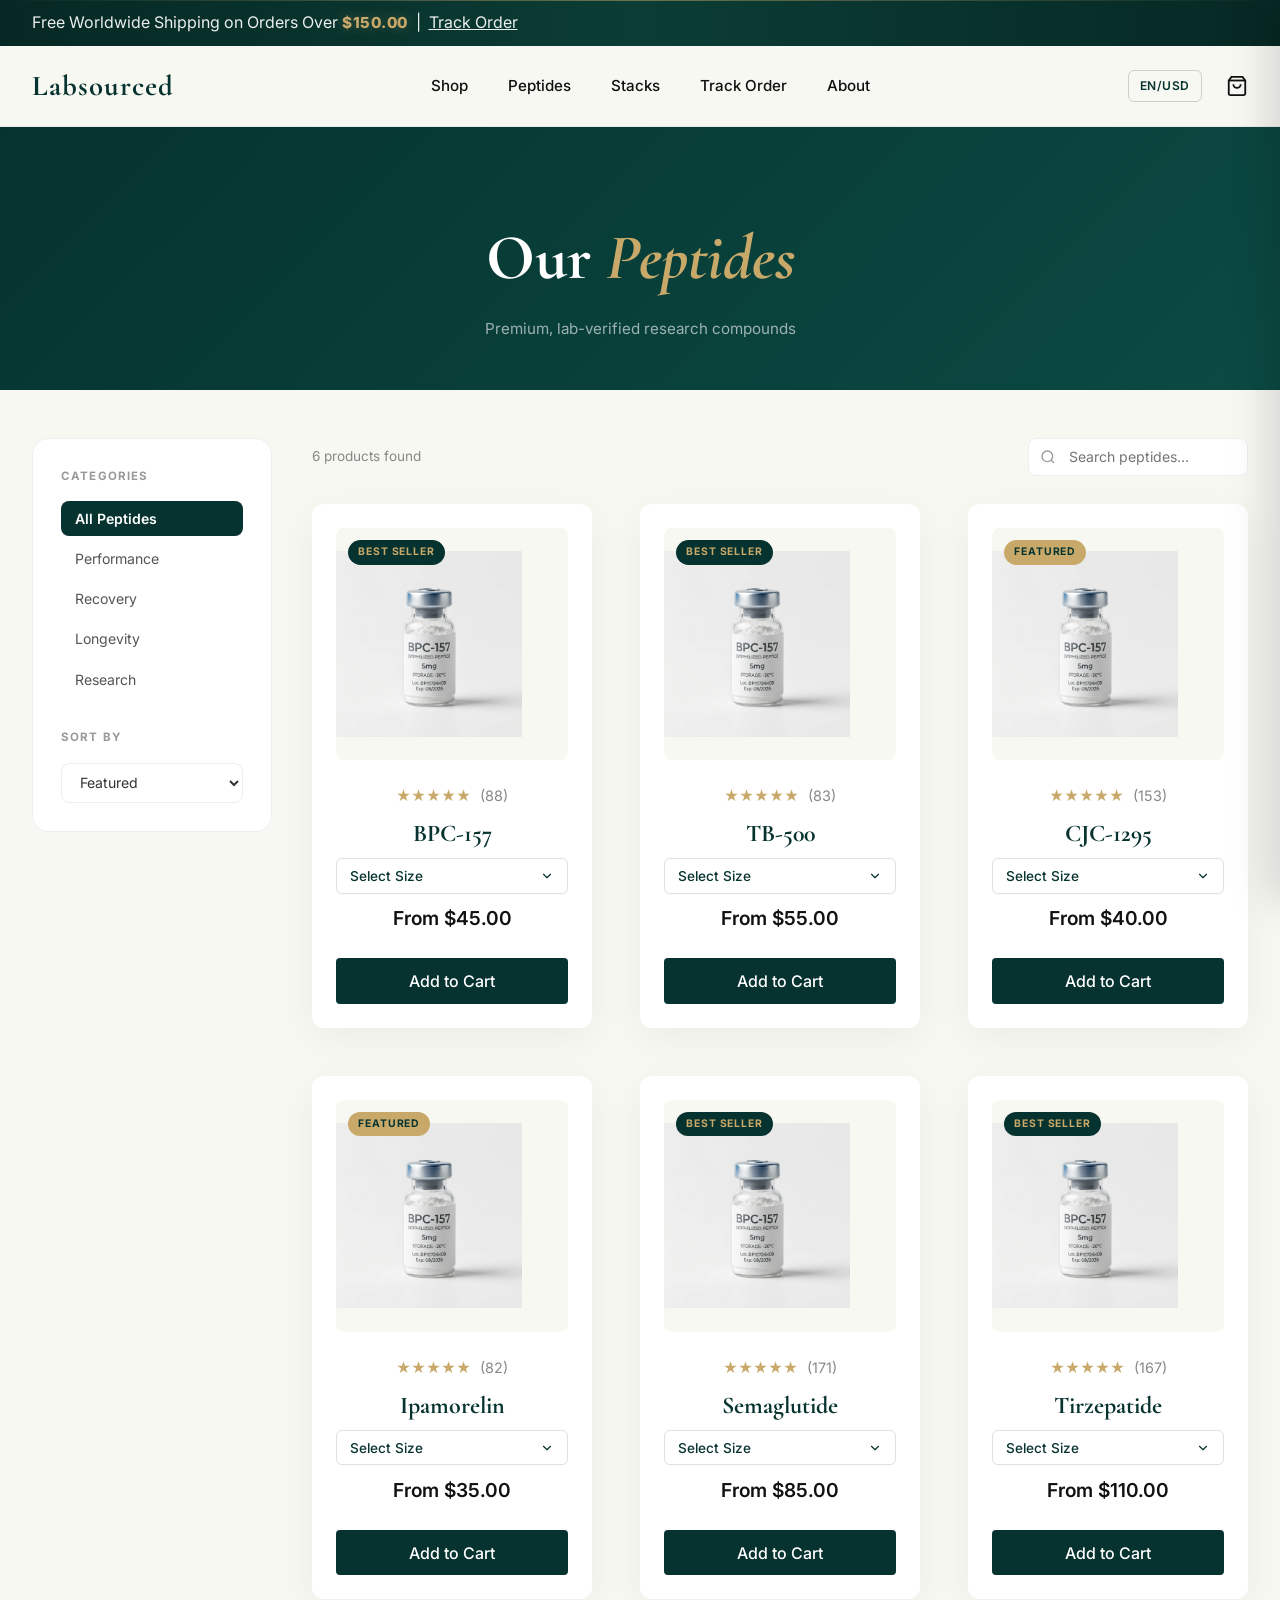
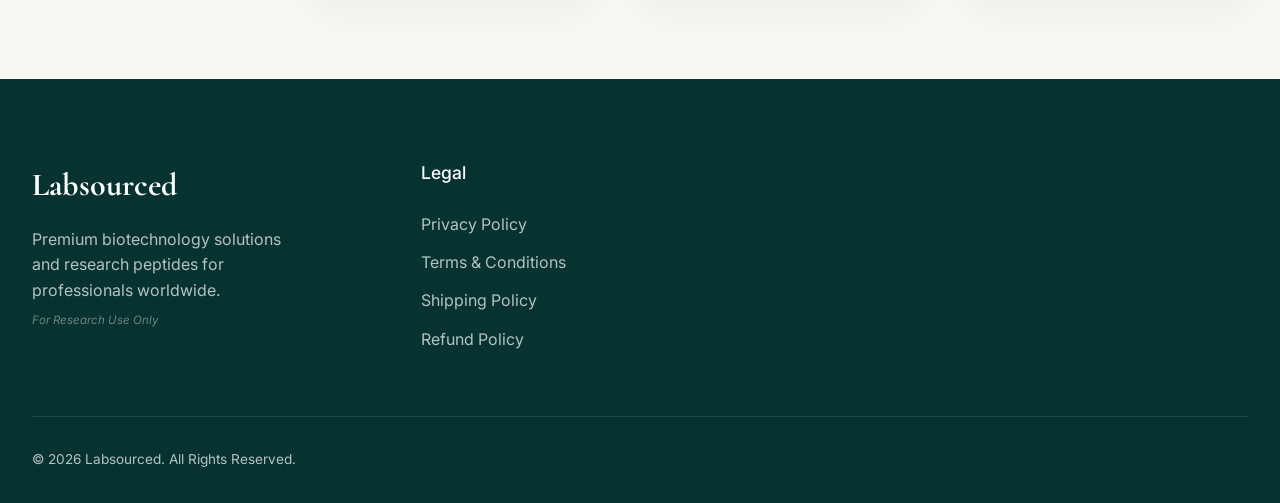
==== checkout.html @ 28e33a39 "Initial commit with medical aesthetic redesign, admin features, and related products" ====
<!DOCTYPE html>
<html lang="en">
<head>
  <meta charset="UTF-8"><meta name="viewport" content="width=device-width, initial-scale=1.0">
  <title>Checkout | Labsourced</title>
  <link rel="preconnect" href="https://fonts.googleapis.com">
  <link rel="preconnect" href="https://fonts.gstatic.com" crossorigin>
  <link href="https://fonts.googleapis.com/css2?family=Cormorant+Garamond:ital,wght@0,400;0,500;0,600;0,700;1,400&family=Inter:wght@300;400;500;600&display=swap" rel="stylesheet">
  <link rel="stylesheet" href="css/style.css">
  <link rel="stylesheet" href="css/welcome.css">
  <link rel="stylesheet" href="css/checkout.css">
</head>
<body>
<header class="header" id="header">
  <div class="container header-inner">
    <div class="logo"><a href="index.html">Labsourced</a></div>
    <div style="display:flex;align-items:center;gap:.5rem;font-family:'Inter',sans-serif;font-size:.85rem;color:#888;">
      <svg width="14" height="14" viewBox="0 0 24 24" fill="none" stroke="currentColor" stroke-width="2"><rect x="3" y="11" width="18" height="11" rx="2"/><path d="M7 11V7a5 5 0 0 1 10 0v4"/></svg>
      Secure Checkout
    </div>
  </div>
</header>

<section class="checkout-section">
  <div class="checkout-container">
    <!-- Steps indicator -->
    <div class="checkout-steps" id="checkoutSteps">
      <div class="co-step active" data-step="1"><span class="step-num">1</span><span class="step-label">Information</span></div>
      <div class="co-step-line"></div>
      <div class="co-step" data-step="2"><span class="step-num">2</span><span class="step-label">Purpose</span></div>
      <div class="co-step-line"></div>
      <div class="co-step" data-step="3"><span class="step-num">3</span><span class="step-label">Payment</span></div>
      <div class="co-step-line"></div>
      <div class="co-step" data-step="4"><span class="step-num">4</span><span class="step-label">Confirm</span></div>
    </div>

    <div class="checkout-layout">
      <!-- Form Column -->
      <div class="checkout-form-col">

        <!-- STEP 1: Customer Information -->
        <div class="checkout-step-panel active" id="step1">
          <h2 class="checkout-step-title">Customer Information</h2>
          <div class="co-form-grid">
            <div class="form-group co-full"><label>Full Name *</label><input type="text" id="co_name" required placeholder="Dr. Jane Smith"></div>
            <div class="form-group co-full"><label>Email Address *</label><input type="email" id="co_email" required placeholder="jane@research.com"></div>
            <div class="form-group"><label>Country *</label>
              <select id="co_country" required>
                <option value="">Select Country...</option>
                <option>United States</option><option>United Kingdom</option><option>Canada</option>
                <option>Australia</option><option>Germany</option><option>France</option>
                <option>Spain</option><option>Italy</option><option>Netherlands</option>
                <option>Belgium</option><option>Switzerland</option><option>Sweden</option>
                <option>Norway</option><option>Denmark</option><option>Portugal</option>
                <option>South Africa</option><option>Nigeria</option><option>Kenya</option>
                <option>Ghana</option><option>Brazil</option><option>Mexico</option>
                <option>Japan</option><option>Singapore</option><option>UAE</option>
                <option>Other</option>
              </select>
            </div>
            <div class="form-group"><label>City *</label><input type="text" id="co_city" required placeholder="New York"></div>
            <div class="form-group co-full"><label>Address *</label><input type="text" id="co_address" required placeholder="123 Research Blvd, Suite 400"></div>
            <div class="form-group"><label>ZIP / Postal Code *</label><input type="text" id="co_zip" required placeholder="10001"></div>
            <div class="form-group"><label>Phone Number *</label><input type="tel" id="co_phone" required placeholder="+1 (555) 000-0000"></div>
            <div class="form-group co-full"><label>WhatsApp Number</label><input type="tel" id="co_whatsapp" placeholder="+1 (555) 000-0000"></div>
          </div>
          <div class="checkout-nav-btns">
            <a href="shop.html" class="btn btn-outline">← Back to Shop</a>
            <button class="btn btn-primary" onclick="goToStep(2)">Continue →</button>
          </div>
        </div>

        <!-- STEP 2: Purchase Purpose -->
        <div class="checkout-step-panel" id="step2">
          <h2 class="checkout-step-title">Purpose of Purchase</h2>
          <p class="checkout-step-desc">As a responsible research compound supplier, we require a brief statement of intended research use.</p>
          <div class="form-group">
            <label>Reason for Purchase *</label>
            <div class="reason-options">
              <label class="reason-opt"><input type="radio" name="reason" value="Academic / University Research"> Academic / University Research</label>
              <label class="reason-opt"><input type="radio" name="reason" value="Independent Research"> Independent Research</label>
              <label class="reason-opt"><input type="radio" name="reason" value="Clinical / Medical Research"> Clinical / Medical Research</label>
              <label class="reason-opt"><input type="radio" name="reason" value="Pharmaceutical Development"> Pharmaceutical Development</label>
              <label class="reason-opt"><input type="radio" name="reason" value="Personal Performance Research"> Personal Performance Research</label>
              <label class="reason-opt"><input type="radio" name="reason" value="Other"> Other</label>
            </div>
          </div>
          <div class="form-group">
            <label>Additional Notes (Optional)</label>
            <textarea id="co_notes" rows="3" placeholder="Any additional information about your research..."></textarea>
          </div>
          <div class="checkout-nav-btns">
            <button class="btn btn-outline" onclick="goToStep(1)">← Back</button>
            <button class="btn btn-primary" onclick="goToStep(3)">Continue →</button>
          </div>
        </div>

        <!-- STEP 3: Payment Method -->
        <div class="checkout-step-panel" id="step3">
          <h2 class="checkout-step-title">Payment Method</h2>
          <p class="checkout-step-desc">Select your preferred payment method. Our team will send payment instructions after your order is confirmed.</p>
          <div class="payment-methods-grid" id="paymentMethods">
            <label class="payment-card">
              <input type="radio" name="payment" value="Cash App" checked>
              <div class="payment-card-inner">
                <span class="payment-icon">💵</span>
                <span class="payment-name">Cash App</span>
              </div>
            </label>
            <label class="payment-card">
              <input type="radio" name="payment" value="Chime">
              <div class="payment-card-inner">
                <span class="payment-icon">🏦</span>
                <span class="payment-name">Chime</span>
              </div>
            </label>
            <label class="payment-card">
              <input type="radio" name="payment" value="Gift Card">
              <div class="payment-card-inner">
                <span class="payment-icon">🎁</span>
                <span class="payment-name">Gift Card</span>
              </div>
            </label>
            <label class="payment-card">
              <input type="radio" name="payment" value="Credit Card">
              <div class="payment-card-inner">
                <span class="payment-icon">💳</span>
                <span class="payment-name">Credit Card</span>
              </div>
            </label>
            <label class="payment-card">
              <input type="radio" name="payment" value="Bank Transfer">
              <div class="payment-card-inner">
                <span class="payment-icon">🔁</span>
                <span class="payment-name">Bank Transfer</span>
              </div>
            </label>
            <label class="payment-card">
              <input type="radio" name="payment" value="Apple Pay">
              <div class="payment-card-inner">
                <span class="payment-icon">🍎</span>
                <span class="payment-name">Apple Pay</span>
              </div>
            </label>
          </div>
          <div class="checkout-nav-btns">
            <button class="btn btn-outline" onclick="goToStep(2)">← Back</button>
            <button class="btn btn-primary" onclick="goToStep(4)">Review Order →</button>
          </div>
        </div>

        <!-- STEP 4: Order Confirmation -->
        <div class="checkout-step-panel" id="step4">
          <h2 class="checkout-step-title">Order Confirmation</h2>
          <div id="orderSummaryReview"></div>
          <div class="checkout-agree">
            <label class="agree-label">
              <input type="checkbox" id="agreeTerms">
              I confirm these products are for research purposes only and I agree to the <a href="pages/terms.html" target="_blank">Terms & Conditions</a>.
            </label>
          </div>
          <div class="checkout-nav-btns">
            <button class="btn btn-outline" onclick="goToStep(3)">← Back</button>
            <button class="btn btn-primary" id="placeOrderBtn" onclick="placeOrder()">🔒 Place Order</button>
          </div>
        </div>

        <!-- STEP 5: Success -->
        <div class="checkout-step-panel" id="step5">
          <div class="order-success">
            <div class="success-icon">✓</div>
            <h2>Order Placed Successfully!</h2>
            <p>Your research order has been received. Our team will contact you shortly with payment instructions.</p>
            <div class="tracking-display" id="trackingDisplay"></div>
            <div style="display:flex;gap:1rem;flex-wrap:wrap;justify-content:center;margin-top:2rem;">
              <a href="track.html" class="btn btn-primary">Track My Order</a>
              <a href="shop.html" class="btn btn-outline">Continue Shopping</a>
            </div>
          </div>
        </div>
      </div>

      <!-- Order Summary Column -->
      <aside class="checkout-summary-col">
        <div class="checkout-summary-box">
          <h3>Order Summary</h3>
          <div id="summaryItems"></div>
          <div class="summary-totals">
            <div class="summary-row"><span>Subtotal</span><span id="summarySubtotal"></span></div>
            <div class="summary-row"><span>Shipping</span><span class="text-gold">Free</span></div>
            <div class="summary-row summary-total"><span>Total</span><span id="summaryTotal"></span></div>
          </div>
          <div class="summary-currency-note" id="summaryCurrencyNote"></div>
        </div>
      </aside>
    </div>
  </div>
</section>

<script src="js/supabase.js"></script>
<script src="js/script.js"></script>
<script src="js/checkout.js"></script>
</body>
</html>
---- css/style.css ----
:root {
    /* Color System */
    --primary-dark-green: #06332F;
    --secondary-green: #0B4A43;
    --bg-color: #F8F8F3;
    --white: #FFFFFF;
    --text-color: #111111;
    --accent-gold: #C8A96A;
    
    /* Typography */
    --font-heading: 'Cormorant Garamond', serif;
    --font-body: 'Inter', sans-serif;
    
    /* Variables */
    --transition-smooth: all 0.4s cubic-bezier(0.16, 1, 0.3, 1);
    --border-radius: 12px;
    --shadow-soft: 0 10px 40px rgba(0, 0, 0, 0.05);
    --shadow-hover: 0 20px 50px rgba(0, 0, 0, 0.1);
}

* {
    margin: 0;
    padding: 0;
    box-sizing: border-box;
}

body {
    font-family: var(--font-body);
    background-color: var(--bg-color);
    color: var(--text-color);
    line-height: 1.6;
    overflow-x: hidden;
}

img {
    max-width: 100%;
    display: block;
}

a {
    text-decoration: none;
    color: inherit;
    transition: var(--transition-smooth);
}

ul {
    list-style: none;
}

.container {
    width: 100%;
    max-width: 1400px;
    margin: 0 auto;
    padding: 0 2rem;
}

.btn {
    display: inline-block;
    padding: 1rem 2rem;
    font-weight: 500;
    border-radius: 4px;
    cursor: pointer;
    transition: var(--transition-smooth);
    border: none;
    font-family: var(--font-body);
    font-size: 1rem;
    text-align: center;
}

.btn-primary {
    background-color: var(--primary-dark-green);
    color: var(--white);
}

.btn-primary:hover {
    background-color: var(--secondary-green);
    transform: translateY(-2px);
    box-shadow: 0 10px 20px rgba(6, 51, 47, 0.2);
}

.btn-secondary {
    background-color: transparent;
    color: var(--text-color);
    border: 1px solid var(--text-color);
}

.btn-secondary:hover {
    background-color: var(--text-color);
    color: var(--white);
}

.section-title {
    font-family: var(--font-heading);
    font-size: 3rem;
    font-weight: 600;
    margin-bottom: 3rem;
    color: var(--primary-dark-green);
}

.text-center {
    text-align: center;
}

/* 1. ANNOUNCEMENT BAR — Glorious luxury version */
.announcement-bar {
    background: linear-gradient(90deg, #062824 0%, #0B3D35 50%, #062824 100%);
    color: rgba(255,255,255,0.92);
    height: 46px;
    display: flex;
    align-items: center;
    position: relative;
    overflow: hidden;
}

/* Subtle shimmer line across the top */
.announcement-bar::after {
    content: '';
    position: absolute;
    top: 0;
    left: 0;
    right: 0;
    height: 1px;
    background: linear-gradient(90deg, transparent, rgba(200,169,106,0.5), transparent);
}

.ann-inner {
    width: 100%;
    max-width: 1400px;
    margin: 0 auto;
    padding: 0 1.5rem;
    display: flex;
    align-items: center;
    justify-content: center;
    gap: 0;
    white-space: nowrap;
}

.ann-left {
    display: flex;
    align-items: center;
    gap: 7px;
    font-size: 0.8rem;
    font-weight: 400;
    letter-spacing: 0.3px;
}

.ann-left svg {
    color: var(--accent-gold);
    flex-shrink: 0;
    opacity: 0.9;
}

#free-ship-amount {
    color: var(--accent-gold);
    font-weight: 800;
    font-size: 0.95rem;
    letter-spacing: 0.5px;
    text-shadow: 0 0 12px rgba(200, 169, 106, 0.35);
}

.ann-sep {
    width: 1px;
    height: 18px;
    background: rgba(255,255,255,0.2);
    margin: 0 1rem;
    flex-shrink: 0;
}

.ann-track {
    display: flex;
    align-items: center;
    gap: 5px;
    color: rgba(255,255,255,0.88);
    text-decoration: none;
    font-weight: 600;
    font-size: 0.8rem;
    letter-spacing: 0.3px;
    transition: color 0.25s;
    flex-shrink: 0;
}

.ann-track:hover {
    color: var(--accent-gold);
}

/* Mobile: clean single line */
@media (max-width: 600px) {
    .announcement-bar { height: 42px; }
    .ann-inner { padding: 0 1rem; justify-content: center; }
    .ann-left { font-size: 0.75rem; gap: 6px; white-space: nowrap; }
    .ann-left svg { width: 14px; height: 14px; }
    #free-ship-amount { font-size: 0.8rem; }
    .ann-sep, .ann-track { display: none; } /* Hide track order on very small screens to keep it clean */
}

/* 2. HEADER */
.header {
    background-color: rgba(248, 248, 243, 0.95);
    backdrop-filter: blur(10px);
    border-bottom: 1px solid rgba(0,0,0,0.05);
    position: sticky;
    top: 0;
    z-index: 1000;
    transition: var(--transition-smooth);
}

.header-inner {
    display: flex;
    justify-content: space-between;
    align-items: center;
    height: 80px;
}

.logo a {
    font-family: var(--font-heading);
    font-size: 1.8rem;
    font-weight: 700;
    color: var(--primary-dark-green);
    letter-spacing: 1px;
}

.desktop-nav .nav-links {
    display: flex;
    gap: 2.5rem;
}

.desktop-nav a {
    font-size: 0.95rem;
    font-weight: 500;
    position: relative;
}

.desktop-nav a::after {
    content: '';
    position: absolute;
    bottom: -4px;
    left: 0;
    width: 0;
    height: 1px;
    background-color: var(--accent-gold);
    transition: var(--transition-smooth);
}

.desktop-nav a:hover::after {
    width: 100%;
}

.header-icons {
    display: flex;
    gap: 1.5rem;
    align-items: center;
}

.icon-btn {
    background: none;
    border: none;
    cursor: pointer;
    color: var(--text-color);
    transition: var(--transition-smooth);
    position: relative;
    display: flex;
    align-items: center;
    justify-content: center;
}

.icon-btn:hover {
    color: var(--accent-gold);
}

.cart-count {
    position: absolute;
    top: -5px;
    right: -8px;
    background-color: var(--accent-gold);
    color: var(--white);
    font-size: 0.7rem;
    width: 18px;
    height: 18px;
    display: flex;
    align-items: center;
    justify-content: center;
    border-radius: 50%;
    font-weight: 600;
}

.mobile-menu-btn {
    display: none;
    background: none;
    border: none;
    flex-direction: column;
    gap: 5px;
    cursor: pointer;
    z-index: 1001;
}

.mobile-menu-btn span {
    display: block;
    width: 25px;
    height: 2px;
    background-color: var(--text-color);
    transition: var(--transition-smooth);
}

.mobile-nav-overlay {
    position: fixed;
    top: 0;
    left: 0;
    width: 100%;
    height: 100vh;
    background-color: rgba(248, 248, 243, 0.98); /* Opaque cream for legibility */
    backdrop-filter: blur(15px);
    z-index: 999;
    display: flex;
    align-items: center;
    justify-content: center;
    opacity: 0;
    pointer-events: none;
    transition: all 0.4s cubic-bezier(0.4, 0, 0.2, 1);
}

.mobile-nav-overlay.active {
    opacity: 1;
    pointer-events: all;
}

.mobile-nav-links {
    text-align: center;
    display: flex;
    flex-direction: column;
    gap: 2.2rem;
    padding: 0;
    margin: 0;
    list-style: none;
}

.mobile-nav-links a {
    font-family: var(--font-heading);
    font-size: 2.2rem;
    font-weight: 500;
    color: var(--primary-dark-green);
    text-decoration: none;
    transition: color 0.3s ease;
    display: block;
}

.mobile-nav-links a:hover {
    color: var(--accent-gold);
}

/* =============================================
   3. HERO SECTION — Full-bleed 2-column layout
   ============================================= */

/* The hero is just a container — all layout is in .hero-inner */
.hero {
    position: relative;
    overflow: hidden;
    background: #F4F1EB;
}

/* Subtle warm radial glow */
.hero-bg-pattern {
    position: absolute;
    inset: 0;
    background: radial-gradient(ellipse at 30% 60%, rgba(200,169,106,.07) 0%, transparent 55%);
    pointer-events: none;
    z-index: 0;
}

/* ── CRITICAL: Override .container for hero-inner ──
   The container class adds max-width + side padding which prevents
   the image from reaching the right edge. We undo it here. */
.hero-inner {
    max-width: 100% !important;
    padding: 0 !important;
    margin: 0 !important;
    /* Now set up the 2-column grid */
    display: grid;
    grid-template-columns: 58% 42%;
    min-height: 92vh;
    align-items: stretch;
    position: relative;
    z-index: 1;
}

/* LEFT COLUMN: content with its own internal padding */
.hero-content {
    display: flex;
    flex-direction: column;
    justify-content: center;
    padding: 5rem clamp(2rem, 4vw, 4rem) 4rem clamp(2rem, 5vw, 5rem);
    z-index: 2;
}

/* RIGHT COLUMN: image fills every pixel and blends into background */
.hero-image-wrapper {
    position: relative;
    overflow: hidden;
}

/* Left-edge gradient blend — image melts into cream background */
.hero-image-wrapper::before {
    content: '';
    position: absolute;
    top: 0;
    left: 0;
    width: 45%;  /* how far the blend reaches into the image */
    height: 100%;
    background: linear-gradient(to right, #F4F1EB 0%, rgba(244,241,235,0.6) 40%, transparent 100%);
    z-index: 2;
    pointer-events: none;
}

.hero-glass-frame {
    position: absolute;
    inset: 0;
    overflow: hidden;
}

.hero-image {
    width: 100%;
    height: 100%;
    object-fit: cover;
    object-position: center center;
    display: block;
}

/* ── HERO BADGE ── */
.hero-badge {
    display: inline-flex;
    align-items: center;
    gap: .6rem;
    background: #ffffff;
    border: 1px solid rgba(6, 51, 47, 0.15);
    box-shadow: 0 4px 12px rgba(6, 51, 47, 0.05);
    padding: .5rem 1.25rem;
    border-radius: 50px;
    font-family: var(--font-body);
    font-size: .7rem;
    font-weight: 700;
    letter-spacing: .2em;
    text-transform: uppercase;
    color: #06332f;
    margin-bottom: 2rem;
    width: max-content;
}

.badge-icon {
    color: #06332f;
    flex-shrink: 0;
}

/* ── HERO HEADING ── */
.hero-heading {
    font-family: var(--font-heading);
    font-size: 5.5rem;
    font-weight: 500;
    line-height: 1.0;
    letter-spacing: -2px;
    color: #0E2E28;
    margin-bottom: 1.25rem;
}

.hero-heading em {
    font-style: italic;
    color: #987A46;
    font-weight: 400;
}

/* Gold divider line under heading */
.hero-heading-divider {
    width: 45px;
    height: 2.5px;
    background: #C8A96A;
    border-radius: 2px;
    margin-bottom: 1.75rem;
}

/* ── DESCRIPTION ── */
.hero-description {
    font-size: 1.05rem;
    color: #3a3a3a;
    line-height: 1.65;
    max-width: 90%;
    margin-bottom: 2rem;
    font-weight: 400;
}

/* ── STATS ROW ── */
.hero-stats {
    display: flex;
    align-items: flex-end;
    gap: 2.5rem;
    margin-bottom: 2.5rem;
}

.hero-stat {
    display: flex;
    flex-direction: column;
    align-items: center;
    text-align: center;
    gap: 0.15rem;
}

.stat-icon {
    color: #987A46;
    margin-bottom: 0.2rem;
}

.stat-num {
    font-family: var(--font-heading);
    font-size: 2rem;
    font-weight: 600;
    color: #987A46;
    line-height: 1;
}

.stat-label {
    font-family: var(--font-body);
    font-size: .62rem;
    font-weight: 700;
    text-transform: uppercase;
    letter-spacing: .18em;
    color: #444;
}

/* ── CTA BUTTON ── */
.hero-buttons {
    margin-bottom: 1.25rem;
}

.btn-pill {
    display: block !important;
    width: 100% !important;
    max-width: 380px;
    text-align: center;
    border-radius: 60px !important;
    padding: 1.2rem 2rem !important;
    font-size: 1.05rem !important;
    font-weight: 600 !important;
    letter-spacing: 0.3px;
    color: #fff !important;
    background: #0c3530 !important;
    box-shadow: 0 10px 28px rgba(6, 51, 47, 0.22) !important;
    transition: all 0.3s ease !important;
}

.btn-pill:hover {
    background: #072824 !important;
    box-shadow: 0 16px 40px rgba(6, 51, 47, 0.32) !important;
    transform: translateY(-1px) !important;
}

/* ── TRUST TEXT ── */
.hero-trust-text {
    display: flex;
    align-items: center;
    gap: 0.5rem;
    font-family: var(--font-body);
    font-size: 0.82rem;
    color: #555;
    font-weight: 500;
    margin-top: 0.5rem;
}

.hero-trust-text svg {
    color: #555;
    flex-shrink: 0;
}

/* 4. TRUST ICON SECTION */
.trust-section {
    padding: 5rem 0;
    background-color: #f7fafa; /* clinical soft background */
    border-bottom: 1px solid rgba(6, 51, 47, 0.05);
}

.trust-inner {
    display: grid;
    grid-template-columns: repeat(4, 1fr);
    gap: 2rem;
}

.trust-item {
    display: flex;
    flex-direction: column;
    align-items: center;
    text-align: center;
    background: linear-gradient(145deg, #ffffff 0%, #fbfcfc 100%);
    padding: 2.5rem 1.5rem;
    border-radius: 16px;
    box-shadow: 0 2px 10px rgba(0, 0, 0, 0.02), 0 12px 32px rgba(6, 51, 47, 0.05);
    border: 1px solid rgba(255, 255, 255, 0.8); /* Edge highlight for physical look */
    position: relative;
    overflow: hidden;
    transition: transform 0.4s cubic-bezier(0.165, 0.84, 0.44, 1), box-shadow 0.4s cubic-bezier(0.165, 0.84, 0.44, 1);
}

/* Subtle top edge line for extra depth */
.trust-item::before {
    content: '';
    position: absolute;
    top: 0; left: 0; right: 0;
    height: 1px;
    background: linear-gradient(90deg, transparent, rgba(6, 51, 47, 0.08), transparent);
}

.trust-item:hover {
    transform: translateY(-6px);
    box-shadow: 0 4px 15px rgba(0, 0, 0, 0.03), 0 16px 40px rgba(6, 51, 47, 0.09);
}

.trust-icon {
    width: 64px;
    height: 64px;
    background: linear-gradient(135deg, #f4f8f7 0%, #e8f0ef 100%);
    border-radius: 50%;
    display: flex;
    align-items: center;
    justify-content: center;
    margin-bottom: 1.25rem;
    color: #06332f;
    box-shadow: inset 0 2px 4px rgba(255, 255, 255, 1), 0 4px 12px rgba(6, 51, 47, 0.06);
    border: 1px solid rgba(6, 51, 47, 0.04);
}

.trust-item h3 {
    font-size: 1.05rem;
    font-weight: 700;
    color: #06332f;
    margin-bottom: 0.4rem;
}

.trust-item p {
    font-size: 0.85rem;
    color: #5a6665;
    margin: 0;
}

/* 5. CATEGORY SECTION */
.categories {
    padding: 6rem 0;
}

.category-grid {
    display: grid;
    grid-template-columns: repeat(4, 1fr);
    gap: 2rem;
}

.category-card {
    position: relative;
    border-radius: var(--border-radius);
    overflow: hidden;
    aspect-ratio: 4/5;
    display: block;
}

.category-card img {
    width: 100%;
    height: 100%;
    object-fit: cover;
    transition: transform 0.6s cubic-bezier(0.16, 1, 0.3, 1);
}

.category-overlay {
    position: absolute;
    inset: 0;
    background: linear-gradient(to top, rgba(6, 51, 47, 0.8) 0%, rgba(6, 51, 47, 0) 50%);
    display: flex;
    align-items: flex-end;
    padding: 2rem;
}

.category-overlay h3 {
    color: var(--white);
    font-family: var(--font-heading);
    font-size: 1.5rem;
    font-weight: 500;
    transform: translateY(10px);
    transition: var(--transition-smooth);
}

.category-card:hover img {
    transform: scale(1.05);
}

.category-card:hover .category-overlay h3 {
    transform: translateY(0);
}

/* 6. PRODUCT SECTION */
.products {
    padding: 6rem 0;
    background-color: var(--white);
}

.product-grid {
    display: grid;
    grid-template-columns: repeat(3, 1fr);
    gap: 3rem;
}

.product-card {
    background: var(--white);
    border-radius: var(--border-radius);
    padding: 1.5rem;
    box-shadow: var(--shadow-soft);
    transition: var(--transition-smooth);
    position: relative;
}

.product-card:hover {
    transform: translateY(-5px);
    box-shadow: var(--shadow-hover);
}

.product-image-wrapper {
    position: relative;
    border-radius: 8px;
    overflow: hidden;
    background-color: var(--bg-color);
    aspect-ratio: 1;
    margin-bottom: 1.5rem;
    display: flex;
    align-items: center;
    justify-content: center;
}

.product-image-wrapper img {
    width: 80%;
    height: 80%;
    object-fit: contain;
    transition: transform 0.6s ease;
}

.product-card:hover .product-image-wrapper img {
    transform: scale(1.08);
}

.wishlist-btn {
    position: absolute;
    top: 1rem;
    right: 1rem;
    background: var(--white);
    border: none;
    width: 36px;
    height: 36px;
    border-radius: 50%;
    display: flex;
    align-items: center;
    justify-content: center;
    cursor: pointer;
    box-shadow: 0 2px 10px rgba(0,0,0,0.1);
    color: #ccc;
    transition: var(--transition-smooth);
}

.wishlist-btn:hover {
    color: #ff4757;
}

.product-info {
    text-align: center;
}

.rating {
    color: var(--accent-gold);
    font-size: 0.9rem;
    margin-bottom: 0.5rem;
}

.rating span {
    color: #888;
    margin-left: 5px;
}

.product-name {
    font-family: var(--font-heading);
    font-size: 1.5rem;
    color: var(--primary-dark-green);
    margin-bottom: 0.3rem;
}

.product-dosage {
    font-size: 0.85rem;
    color: #666;
    margin-bottom: 1rem;
}

.product-price {
    font-weight: 600;
    font-size: 1.2rem;
    margin-bottom: 1.5rem;
}

.add-to-cart {
    width: 100%;
    padding: 0.8rem;
}

/* 7. SCIENCE SECTION */
.science-section {
    background-color: var(--primary-dark-green);
    color: var(--white);
    padding: 8rem 0;
}

.science-inner {
    display: grid;
    grid-template-columns: 1fr 1fr;
    gap: 5rem;
    align-items: center;
}

.science-image-wrapper img {
    border-radius: var(--border-radius);
    box-shadow: 0 20px 40px rgba(0,0,0,0.3);
}

.science-title {
    font-family: var(--font-heading);
    font-size: 3.5rem;
    line-height: 1.1;
    margin-bottom: 2rem;
    color: var(--white);
}

.science-text {
    font-size: 1.1rem;
    color: rgba(255,255,255,0.8);
    margin-bottom: 2.5rem;
}

.science-list {
    display: flex;
    flex-direction: column;
    gap: 1rem;
}

.science-list li {
    display: flex;
    align-items: center;
    gap: 1rem;
    font-size: 1.1rem;
}

/* 8. TESTIMONIAL SECTION */
.testimonials {
    padding: 8rem 0;
}

.testimonial-grid {
    display: grid;
    grid-template-columns: repeat(3, 1fr);
    gap: 2rem;
}

.testimonial-card {
    background: var(--white);
    padding: 2.5rem;
    border-radius: var(--border-radius);
    box-shadow: var(--shadow-soft);
}

.stars {
    color: var(--accent-gold);
    font-size: 1.2rem;
    margin-bottom: 1rem;
}

.testimonial-text {
    font-size: 1.1rem;
    font-style: italic;
    color: #444;
    margin-bottom: 1.5rem;
}

.testimonial-author {
    font-weight: 600;
    color: var(--primary-dark-green);
    font-size: 0.9rem;
}

/* 9. NEWSLETTER SECTION */
.newsletter {
    background-color: var(--white);
    padding: 6rem 0;
    border-top: 1px solid rgba(0,0,0,0.05);
}

.newsletter-inner {
    max-width: 600px;
    text-align: center;
}

.newsletter-title {
    font-family: var(--font-heading);
    font-size: 2.5rem;
    color: var(--primary-dark-green);
    margin-bottom: 1rem;
}

.newsletter-text {
    color: #666;
    margin-bottom: 2rem;
}

.newsletter-form {
    display: flex;
    gap: 1rem;
}

.newsletter-input {
    flex: 1;
    padding: 1rem 1.5rem;
    border: 1px solid #ddd;
    border-radius: 4px;
    font-family: var(--font-body);
    font-size: 1rem;
}

.newsletter-input:focus {
    outline: none;
    border-color: var(--primary-dark-green);
}

/* 10. FOOTER */
.footer {
    background-color: var(--primary-dark-green);
    color: rgba(255,255,255,0.7);
    padding: 5rem 0 2rem;
}

.footer-inner {
    display: grid;
    grid-template-columns: 2fr 1fr 1fr 1fr 1fr;
    gap: 3rem;
    margin-bottom: 4rem;
}

.footer-logo {
    font-family: var(--font-heading);
    font-size: 2rem;
    color: var(--white);
    margin-bottom: 1rem;
}

.brand-col p {
    max-width: 250px;
}

.footer-col h4 {
    color: var(--white);
    font-weight: 500;
    margin-bottom: 1.5rem;
    font-size: 1.1rem;
}

.footer-col ul {
    display: flex;
    flex-direction: column;
    gap: 0.8rem;
}

.footer-col a:hover {
    color: var(--accent-gold);
}

.footer-bottom {
    border-top: 1px solid rgba(255,255,255,0.1);
    padding-top: 2rem;
    text-align: center;
    font-size: 0.85rem;
}

/* ANIMATIONS */
.fade-up {
    opacity: 0;
    transform: translateY(30px);
    transition: opacity 0.8s ease, transform 0.8s ease;
}

.fade-up.visible {
    opacity: 1;
    transform: translateY(0);
}

/* =============================================
   RESPONSIVE DESIGN
   ============================================= */

/* Tablet: scale heading down slightly */
@media (max-width: 1024px) {
    .hero-inner {
        grid-template-columns: 55% 45%;
        min-height: 85vh;
    }
    .hero-content { padding: 4rem 2.5rem 3rem 3rem; }
    .hero-heading { font-size: 4.5rem; }
    .product-grid { grid-template-columns: repeat(2, 1fr); }
    .science-inner { gap: 3rem; }
}

/* Mobile: still 2-column, but scaled down proportionally */
@media (max-width: 768px) {
    .desktop-nav, .desktop-only { display: none !important; }
    .mobile-menu-btn { display: flex; }

    /* Keep 2-column layout exactly like the reference image */
    .hero-inner {
        grid-template-columns: 57% 43%;
        min-height: 75svh;
        align-items: stretch; /* MUST be stretch so image fills full column height */
    }

    .hero-content {
        padding: 4.5rem 1.25rem 2.5rem 1.25rem; /* reduced top so badge starts right after header */
        justify-content: flex-start;  /* content starts from top */
    }

    /* Image wrapper must explicitly fill the full column */
    .hero-image-wrapper {
        min-height: 75svh;
        position: relative;
        overflow: hidden;
    }

    .hero-heading {
        font-size: 3rem;
        line-height: 1.0;
        letter-spacing: -1px;
        margin-bottom: 1rem;
    }

    .hero-heading-divider {
        width: 30px;
        margin-bottom: 1rem;
    }

    .hero-badge {
        font-size: 0.58rem;
        padding: 0.4rem 0.85rem;
        margin-bottom: 1.25rem;
        letter-spacing: 0.14em;
    }
    .badge-icon { width: 12px; height: 12px; }

    .hero-description {
        font-size: 0.85rem;
        line-height: 1.55;
        margin-bottom: 1.25rem;
        max-width: 100%;
    }

    .hero-stats {
        gap: 1rem;
        margin-bottom: 1.5rem;
        align-items: flex-end;
    }
    .stat-icon { width: 18px; height: 18px; }
    .stat-num { font-size: 1.3rem; }
    .stat-label { font-size: 0.5rem; }

    .hero-buttons { margin-bottom: 0.75rem; }
    .btn-pill {
        max-width: 100% !important;
        padding: 1rem 1.5rem !important;
        font-size: 0.9rem !important;
    }
    .hero-trust-text { font-size: 0.7rem; }

    /* Other sections */
    .trust-inner { grid-template-columns: repeat(2, 1fr); }
    .category-grid { grid-template-columns: repeat(2, 1fr); }
    .science-inner { grid-template-columns: 1fr; }
    .science-image-wrapper { order: -1; }
    .testimonial-grid { grid-template-columns: 1fr; }
    .footer-inner { grid-template-columns: repeat(2, 1fr); }
    .brand-col { grid-column: 1 / -1; text-align: center; }
    .brand-col p { margin: 0 auto; }
}

/* Small mobile (390px iPhones) */
@media (max-width: 430px) {
    .hero-inner {
        grid-template-columns: 60% 40%;
        min-height: 75svh;
        align-items: stretch;
    }
    .hero-image-wrapper {
        min-height: 75svh;
    }
    .hero-content {
        padding: 5rem 1rem 2rem 1rem;
        justify-content: flex-start;
    }
    .hero-heading {
        font-size: 2.5rem;
        letter-spacing: -0.5px;
        margin-bottom: 0.85rem;
    }
    .hero-heading-divider { width: 25px; margin-bottom: 0.85rem; }
    .hero-badge {
        font-size: 0.5rem;
        padding: 0.32rem 0.7rem;
        margin-bottom: 1rem;
        letter-spacing: 0.12em;
    }
    .hero-description {
        font-size: 0.75rem;
        line-height: 1.5;
        margin-bottom: 1rem;
    }
    .hero-stats { gap: 0.75rem; margin-bottom: 1.25rem; }
    .stat-icon { width: 15px; height: 15px; }
    .stat-num { font-size: 1.1rem; }
    .stat-label { font-size: 0.44rem; }
    .btn-pill {
        padding: 0.9rem 1rem !important;
        font-size: 0.82rem !important;
    }
    .hero-trust-text { font-size: 0.62rem; }
    .hero-trust-text svg { width: 12px; height: 12px; }
}

/* Very small phones (360px and below) */
@media (max-width: 360px) {
    .hero-inner { grid-template-columns: 63% 37%; align-items: stretch; }
    .hero-image-wrapper { min-height: 75svh; }
    .hero-content { padding: 4.8rem 0.85rem 1.5rem 0.85rem; justify-content: flex-start; }
    .hero-heading { font-size: 2.1rem; }
    .hero-badge { font-size: 0.45rem; }
    .hero-description { font-size: 0.7rem; }
    .stat-num { font-size: 1rem; }
    .stat-label { font-size: 0.4rem; }
}

@media (max-width: 480px) {
    .product-grid {
        grid-template-columns: 1fr;
        gap: 1.5rem;
    }
    .product-card {
        padding: 0.8rem;
    }
    .product-name {
        font-size: 1.1rem;
    }
    .product-price {
        font-size: 1rem;
    }
    .add-to-cart {
        padding: 0.5rem;
        font-size: 0.9rem;
    }
    .category-grid {
        grid-template-columns: repeat(2, 1fr);
        gap: 1rem;
    }
    .category-overlay h3 {
        font-size: 1rem;
    }
    
    .footer-inner {
        grid-template-columns: 1fr;
        text-align: center;
    }
    
    .newsletter-form {
        flex-direction: column;
    }
}

/* =============================================
   NEW COMPONENT STYLES (Added for full platform)
   ============================================= */

/* Product badge (product cards) */
.product-badge {
    position: absolute;
    top: .75rem; left: .75rem;
    background: #06332F;
    color: #C8A96A;
    font-family: var(--font-body);
    font-size: .65rem; font-weight: 700;
    letter-spacing: .08em; text-transform: uppercase;
    padding: .25rem .65rem;
    border-radius: 20px;
    z-index: 2;
}
.product-badge--featured { background: #C8A96A; color: #06332F; }

/* Variation dropdown */
.product-variation-select {
  width: 100%;
  margin-bottom: .6rem;
}
.var-dropdown {
  width: 100%;
  padding: .55rem 2rem .55rem .8rem;
  border: 1px solid #e0e0e0;
  border-radius: 6px;
  background: #fff;
  font-family: var(--font-body);
  font-size: .85rem;
  font-weight: 500;
  color: var(--primary-dark-green);
  cursor: pointer;
  transition: all .2s ease;
  appearance: none;
  background-image: url("data:image/svg+xml,%3Csvg xmlns='http://www.w3.org/2000/svg' width='14' height='14' viewBox='0 0 24 24' fill='none' stroke='%2306332F' stroke-width='2' stroke-linecap='round' stroke-linejoin='round'%3E%3Cpolyline points='6 9 12 15 18 9'%3E%3C/polyline%3E%3C/svg%3E");
  background-repeat: no-repeat;
  background-position: right .8rem center;
  box-shadow: 0 1px 3px rgba(0,0,0,0.02);
}
.var-dropdown:hover { border-color: var(--primary-dark-green); }
.var-dropdown:focus { border-color: var(--primary-dark-green); outline: none; box-shadow: 0 0 0 3px rgba(6, 51, 47, 0.1); }

/* Product name link */
.product-name-link { text-decoration: none; color: inherit; }
.product-name-link:hover .product-name { color: var(--primary-dark-green); }

/* Mobile nav open state */
.mobile-nav-overlay.open {
    transform: translateX(0) !important;
    opacity: 1 !important;
    visibility: visible !important;
}

/* Mobile menu btn active state */
.mobile-menu-btn.active span:nth-child(1) { transform: translateY(8px) rotate(45deg); }
.mobile-menu-btn.active span:nth-child(2) { opacity: 0; transform: scaleX(0); }
.mobile-menu-btn.active span:nth-child(3) { transform: translateY(-8px) rotate(-45deg); }

/* Header scrolled */
.header.scrolled {
    box-shadow: 0 4px 20px rgba(0,0,0,.1);
    background: rgba(255,255,255,.98);
    backdrop-filter: blur(10px);
}

/* Trust section p tags */
.trust-item p {
    font-family: var(--font-body);
    font-size: .75rem;
    color: #aaa;
    margin-top: .15rem;
}

/* Science section eyebrow */
.eyebrow-small {
    display: inline-block;
    font-family: var(--font-body);
    font-size: .72rem; font-weight: 600;
    letter-spacing: .12em; text-transform: uppercase;
    color: var(--accent-gold);
    margin-bottom: 1rem;
}

/* Section sub */
.section-sub {
    color: #888;
    font-family: var(--font-body);
    font-size: .9rem;
    margin-top: .4rem;
}

/* Newsletter text block */
.newsletter-inner {
    display: flex;
    align-items: center;
    justify-content: space-between;
    gap: 2rem;
    flex-wrap: wrap;
}
.newsletter-text-block { max-width: 480px; }

/* Announcement bar links */
.announcement-bar a { color: inherit; }
.announcement-bar a:hover { text-decoration: underline; }

/* Desktop only utility */
.desktop-only { display: flex !important; }
@media (max-width: 768px) { .desktop-only { display: none !important; } }

/* =============================================
   RELATED PRODUCTS — card enhancements
   ============================================= */

/* Short description under product name in cards */
.product-short-desc {
  font-size: .8rem;
  color: #888;
  line-height: 1.45;
  margin-bottom: .85rem;
  display: -webkit-box;
  -webkit-line-clamp: 2;
  -webkit-box-orient: vertical;
  overflow: hidden;
}

/* Variation dropdown on product cards */
.product-var-select-wrap {
  margin-bottom: .9rem;
}
.product-var-dropdown {
  width: 100%;
  padding: .5rem .75rem;
  border: 1.5px solid #e0e6e4;
  border-radius: 8px;
  font-family: 'Inter', sans-serif;
  font-size: .82rem;
  color: #333;
  background: #fff;
  cursor: pointer;
  outline: none;
  transition: border-color .2s;
  appearance: none;
  background-image: url("data:image/svg+xml,%3Csvg xmlns='http://www.w3.org/2000/svg' width='12' height='12' viewBox='0 0 24 24' fill='none' stroke='%2306332F' stroke-width='2'%3E%3Cpolyline points='6 9 12 15 18 9'/%3E%3C/svg%3E");
  background-repeat: no-repeat;
  background-position: right .65rem center;
  padding-right: 2rem;
}
.product-var-dropdown:focus { border-color: #06332F; }

/* Quick action button on image hover */
.product-quick-actions {
  position: absolute;
  bottom: .75rem;
  right: .75rem;
  display: flex;
  gap: .4rem;
  opacity: 0;
  transform: translateY(6px);
  transition: all .22s ease;
}
.product-card:hover .product-quick-actions {
  opacity: 1;
  transform: translateY(0);
}
.qa-btn {
  width: 34px;
  height: 34px;
  background: #fff;
  border-radius: 50%;
  display: flex;
  align-items: center;
  justify-content: center;
  box-shadow: 0 2px 10px rgba(0,0,0,.12);
  color: #06332F;
  text-decoration: none;
  transition: background .18s, transform .18s;
}
.qa-btn:hover { background: #06332F; color: #fff; transform: scale(1.08); }

/* Product badge (Best Seller / Featured) on card image */
.pc-badge {
  position: absolute;
  top: .75rem;
  left: .75rem;
  padding: .25rem .65rem;
  border-radius: 20px;
  font-size: .68rem;
  font-weight: 700;
  letter-spacing: .05em;
  text-transform: uppercase;
  font-family: 'Inter', sans-serif;
  z-index: 2;
}
.pc-badge.bestseller { background: #06332F; color: #C8A96A; }
.pc-badge.featured   { background: #C8A96A; color: #fff; }

/* Related section heading */
.related-section {
  padding: 5rem 0;
  background: var(--bg-color);
}
---- css/welcome.css ----
/* =============================================
   LABSOURCED — WELCOME MODAL + SHARED UI
   ============================================= */

/* Welcome Overlay */
.welcome-overlay {
  position: fixed; inset: 0; z-index: 99998;
  background: rgba(6,51,47,0.97);
  display: flex; align-items: center; justify-content: center;
  backdrop-filter: blur(12px);
  animation: fadeIn .4s ease;
}
.welcome-overlay.hidden { display: none; }

.welcome-modal {
  background: #fff;
  border-radius: 16px;
  padding: 0;
  max-width: 610px;
  width: 93%;
  text-align: center;
  box-shadow: 0 40px 120px rgba(0,0,0,.6), 0 0 0 1px rgba(255,255,255,.08);
  animation: slideUp .4s ease;
  overflow: hidden;
  max-height: 92vh;
  overflow-y: auto;
}

/* Slim green accent bar at the very top */
.welcome-modal-top-accent {
  height: 5px;
  background: linear-gradient(90deg, #06332F, #0B5C54, #C8A96A, #0B5C54, #06332F);
  background-size: 200% 100%;
  animation: shimmerBar 4s linear infinite;
  flex-shrink: 0;
}
@keyframes shimmerBar {
  0% { background-position: 200% 0; }
  100% { background-position: -200% 0; }
}

.welcome-header {
  padding: 2rem 2.5rem 0;
}

.welcome-logo {
  font-family: 'Cormorant Garamond', serif;
  font-size: 2.5rem;
  font-weight: 700;
  color: #06332F;
  letter-spacing: -0.02em;
  margin-bottom: .3rem;
}

.welcome-subtitle {
  color: #888;
  font-size: .82rem;
  font-family: 'Inter', sans-serif;
  letter-spacing: .06em;
  text-transform: uppercase;
  margin-bottom: 1rem;
}

/* Green verified badge */
.welcome-access-badge {
  display: inline-flex;
  align-items: center;
  gap: 6px;
  background: #f0f7f5;
  border: 1px solid #c2ddd9;
  border-radius: 20px;
  padding: .3rem .9rem;
  font-size: .7rem;
  font-family: 'Inter', sans-serif;
  font-weight: 600;
  color: #06332F;
  letter-spacing: .05em;
  text-transform: uppercase;
  margin-bottom: 1.25rem;
}

/* Medical regulatory disclaimer */
.welcome-disclaimer {
  display: flex;
  align-items: flex-start;
  gap: 12px;
  background: #f8f9fa;
  border-top: 3px solid #06332F;
  border-bottom: 1px solid #e8e8e8;
  padding: 1rem 2.5rem;
  text-align: left;
  margin: 0;
  line-height: 1.55;
}
.disclaimer-icon {
  font-size: 1.4rem;
  flex-shrink: 0;
  color: #06332F;
  margin-top: .1rem;
}
.disclaimer-body {
  font-size: .79rem;
  font-family: 'Inter', sans-serif;
  color: #444;
}
.disclaimer-body strong { font-weight: 700; color: #06332F; letter-spacing: .04em; font-size: .75rem; }
.disclaimer-body em { font-style: italic; color: #555; }

.welcome-grid { display: flex; flex-direction: column; gap: 1.25rem; text-align: left; padding: 1.75rem 2.5rem 0; }

.welcome-group label {
  display: flex;
  align-items: center;
  gap: 7px;
  font-family: 'Inter', sans-serif;
  font-size: .7rem;
  font-weight: 700;
  color: #06332F;
  text-transform: uppercase;
  letter-spacing: .1em;
  margin-bottom: .6rem;
  padding-bottom: .4rem;
  border-bottom: 1px solid #eef0ee;
}
.welcome-group label svg { flex-shrink: 0; opacity: .7; }

.welcome-options {
  display: flex;
  flex-wrap: wrap;
  gap: .5rem;
}

.welcome-opt {
  padding: .45rem .9rem;
  border: 1.5px solid #dde4e2;
  border-radius: 6px;
  background: #fff;
  font-family: 'Inter', sans-serif;
  font-size: .82rem;
  color: #444;
  cursor: pointer;
  transition: all .18s;
  letter-spacing: .01em;
}
.welcome-opt:hover { border-color: #06332F; color: #06332F; background: #f0f7f5; }
.welcome-opt.active { background: #06332F; color: #fff; border-color: #06332F; font-weight: 600; }

.welcome-select {
  width: 100%;
  padding: .65rem 1rem;
  border: 1.5px solid #dde4e2;
  border-radius: 6px;
  font-family: 'Inter', sans-serif;
  font-size: .87rem;
  color: #333;
  background: #fff;
  cursor: pointer;
  outline: none;
  transition: border-color .2s;
}
.welcome-select:focus { border-color: #06332F; }

.welcome-confirm-btn {
  margin: 0;
  width: 100%;
  padding: 1.1rem;
  background: linear-gradient(135deg, #06332F, #0B4A43);
  color: #fff;
  border: none;
  font-family: 'Cormorant Garamond', serif;
  font-size: 1.15rem;
  font-weight: 600;
  letter-spacing: .04em;
  cursor: pointer;
  transition: all .3s;
  position: relative;
  overflow: hidden;
}
.welcome-confirm-btn::before {
  content: '';
  position: absolute;
  inset: 0;
  background: linear-gradient(135deg, transparent 60%, rgba(200,169,106,.18));
}
.welcome-confirm-btn:not(.disabled):hover {
  background: linear-gradient(135deg, #0B4A43, #06332F);
  letter-spacing: .07em;
}
.welcome-confirm-btn.disabled {
  background: #e0e0e0;
  color: #aaa;
  cursor: not-allowed;
  box-shadow: none;
}

/* Age verification — clinical consent form style */
.welcome-age-verify {
  background: #f8f9fa;
  border-top: 1px solid #eaeaea;
  padding: 1.25rem 2.5rem;
  text-align: left;
}
.age-checkbox-label {
  display: flex;
  align-items: flex-start;
  gap: 12px;
  cursor: pointer;
  position: relative;
}
.age-checkbox-label input {
  position: absolute;
  opacity: 0;
  cursor: pointer;
  height: 0;
  width: 0;
}
.custom-checkbox {
  width: 20px;
  height: 20px;
  background: #fff;
  border: 2px solid #c5d0ce;
  border-radius: 4px;
  flex-shrink: 0;
  display: flex;
  align-items: center;
  justify-content: center;
  transition: all 0.2s;
  margin-top: 2px;
}
.age-checkbox-label input:checked ~ .custom-checkbox {
  background: #06332F;
  border-color: #06332F;
}
.age-checkbox-label input:checked ~ .custom-checkbox:after {
  content: "✓";
  color: #fff;
  font-size: 13px;
  font-weight: bold;
}
.age-checkbox-label:hover input:not(:checked) ~ .custom-checkbox {
  border-color: #06332F;
}
.age-text {
  font-family: 'Inter', sans-serif;
  font-size: .84rem;
  font-weight: 500;
  color: #333;
  line-height: 1.5;
}
.age-text span {
  display: block;
  font-size: .72rem;
  color: #999;
  margin-top: .2rem;
  font-weight: 400;
}

/* Bottom confirm button wrapper — flush to modal edges */
.welcome-confirm-wrap {
  padding: 0;
}

/* Lang/Currency Display in header */
.lang-currency-display {
  font-family: 'Inter', sans-serif;
  font-size: .75rem;
  font-weight: 600;
  color: #06332F;
  cursor: pointer;
  padding: .35rem .7rem;
  border: 1px solid rgba(6,51,47,.2);
  border-radius: 6px;
  transition: all .2s;
  white-space: nowrap;
  letter-spacing: .04em;
}
.lang-currency-display:hover { background: #06332F; color: #fff; }

/* Mobile nav additions */
.mobile-nav-prefs { padding: 1.5rem 2rem; border-top: 1px solid rgba(255,255,255,.1); }
.reopen-prefs-btn {
  background: rgba(255,255,255,.1);
  color: #fff;
  border: 1px solid rgba(255,255,255,.2);
  padding: .7rem 1.2rem;
  border-radius: 8px;
  font-family: 'Inter', sans-serif;
  font-size: .85rem;
  cursor: pointer;
  width: 100%;
  text-align: left;
  transition: background .2s;
}
.reopen-prefs-btn:hover { background: rgba(255,255,255,.2); }

.mobile-close-btn {
  position: absolute;
  top: 1.5rem; right: 1.5rem;
  background: none; border: none;
  color: #06332F; /* Fixed: dark green instead of invisible white */
  font-size: 2rem;
  cursor: pointer;
  transition: transform 0.2s ease, color 0.2s ease;
}
.mobile-close-btn:hover {
  color: #987A46;
  transform: scale(1.1);
}

/* Cart Drawer */
.cart-overlay {
  position: fixed; inset: 0; z-index: 8000;
  background: rgba(0,0,0,.5);
  opacity: 0; visibility: hidden;
  transition: all .3s;
}
.cart-overlay.open { opacity: 1; visibility: visible; }

.cart-drawer {
  position: fixed; top: 0; right: 0;
  width: min(420px, 100vw);
  height: 100vh;
  background: #fff;
  z-index: 8001;
  transform: translateX(100%);
  transition: transform .35s cubic-bezier(.4,0,.2,1);
  display: flex; flex-direction: column;
  box-shadow: -10px 0 40px rgba(0,0,0,.15);
}
.cart-drawer.open { transform: translateX(0); }

.cart-drawer-header {
  display: flex; align-items: center; justify-content: space-between;
  padding: 1.5rem 1.75rem;
  border-bottom: 1px solid #eee;
}
.cart-drawer-header h3 {
  font-family: 'Cormorant Garamond', serif;
  font-size: 1.4rem;
  font-weight: 700;
  color: #06332F;
}
.cart-close-btn {
  background: none; border: none;
  font-size: 1.3rem; cursor: pointer;
  color: #666; transition: color .2s;
  padding: .25rem;
}
.cart-close-btn:hover { color: #111; }

.cart-items {
  flex: 1; overflow-y: auto;
  padding: 1rem 1.75rem;
}

.cart-item {
  display: flex; gap: 1rem;
  padding: 1rem 0;
  border-bottom: 1px solid #f0f0f0;
  align-items: flex-start;
}
.cart-item-img {
  width: 70px; height: 70px;
  object-fit: contain;
  border-radius: 10px;
  background: #f8f8f3;
  flex-shrink: 0;
}
.cart-item-info { flex: 1; }
.cart-item-name {
  font-family: 'Cormorant Garamond', serif;
  font-size: 1rem;
  font-weight: 700;
  color: #111;
  margin-bottom: .2rem;
}
.cart-item-variation {
  font-size: .78rem;
  color: #888;
  font-family: 'Inter', sans-serif;
  margin-bottom: .4rem;
}
.cart-item-price {
  font-family: 'Inter', sans-serif;
  font-size: .9rem;
  font-weight: 600;
  color: #06332F;
}
.cart-item-actions {
  display: flex; align-items: center; gap: .5rem;
  margin-top: .5rem;
}
.cart-qty-btn {
  width: 26px; height: 26px;
  border: 1px solid #ddd;
  border-radius: 6px;
  background: #fff;
  display: flex; align-items: center; justify-content: center;
  cursor: pointer; font-size: .9rem;
  transition: all .2s;
}
.cart-qty-btn:hover { background: #06332F; color: #fff; border-color: #06332F; }
.cart-qty-num {
  font-family: 'Inter', sans-serif;
  font-size: .85rem;
  font-weight: 600;
  min-width: 20px;
  text-align: center;
}
.cart-remove-btn {
  margin-left: auto;
  background: none; border: none;
  color: #ccc; cursor: pointer;
  font-size: .8rem;
  transition: color .2s;
}
.cart-remove-btn:hover { color: #e74c3c; }

.cart-empty {
  text-align: center;
  padding: 3rem 1rem;
  color: #999;
  font-family: 'Inter', sans-serif;
}
.cart-empty-icon { font-size: 3rem; margin-bottom: 1rem; }

.cart-drawer-footer {
  padding: 1.25rem 1.75rem;
  border-top: 1px solid #eee;
  background: #fafafa;
}
.cart-total-row {
  display: flex; justify-content: space-between;
  font-family: 'Inter', sans-serif;
  font-size: 1rem;
  font-weight: 700;
  color: #111;
  margin-bottom: 1rem;
}
.btn-full { width: 100%; text-align: center; display: block; }
.cart-note {
  text-align: center;
  font-size: .7rem;
  color: #aaa;
  margin-top: .75rem;
  font-family: 'Inter', sans-serif;
}

/* Product skeleton */
.product-card.skeleton {
  background: linear-gradient(90deg, #f0f0f0 25%, #e0e0e0 50%, #f0f0f0 75%);
  background-size: 200% 100%;
  animation: shimmer 1.5s infinite;
  min-height: 380px;
  border-radius: 16px;
}
@keyframes shimmer {
  0% { background-position: -200% 0; }
  100% { background-position: 200% 0; }
}

/* Section enhancements */
.section-header { margin-bottom: 2.5rem; }
.section-sub {
  color: #888;
  font-family: 'Inter', sans-serif;
  font-size: .9rem;
  margin-top: .4rem;
}
.products-cta { text-align: center; margin-top: 2.5rem; }
.btn-outline {
  padding: .85rem 2rem;
  border: 2px solid #06332F;
  color: #06332F;
  border-radius: 8px;
  font-family: 'Inter', sans-serif;
  font-size: .9rem;
  font-weight: 600;
  text-decoration: none;
  transition: all .3s;
  display: inline-block;
}
.btn-outline:hover { background: #06332F; color: #fff; }

/* Footer additions */
.footer-research-note {
  font-size: .72rem;
  color: rgba(255,255,255,.4);
  margin-top: .5rem;
  font-style: italic;
}
.footer-bottom { display: flex; justify-content: space-between; align-items: center; flex-wrap: wrap; gap: 1rem; }
.footer-pref-btn {
  background: rgba(255,255,255,.08);
  border: 1px solid rgba(255,255,255,.15);
  color: rgba(255,255,255,.6);
  padding: .4rem .9rem;
  border-radius: 6px;
  font-family: 'Inter', sans-serif;
  font-size: .78rem;
  cursor: pointer;
  transition: all .2s;
}
.footer-pref-btn:hover { background: rgba(255,255,255,.15); color: #fff; }

/* Eyebrow small */
.eyebrow-small {
  display: inline-block;
  font-family: 'Inter', sans-serif;
  font-size: .72rem;
  font-weight: 600;
  letter-spacing: .12em;
  text-transform: uppercase;
  color: #C8A96A;
  margin-bottom: 1rem;
}

@keyframes fadeIn { from { opacity: 0; } to { opacity: 1; } }
@keyframes slideUp { from { transform: translateY(30px); opacity: 0; } to { transform: translateY(0); opacity: 1; } }

@media (max-width: 480px) {
  .welcome-modal { padding: 2rem 1.5rem; }
  .welcome-logo { font-size: 1.8rem; }
}
---- css/checkout.css ----
/* =============================================
   LABSOURCED — CHECKOUT PAGE CSS
   ============================================= */

.checkout-section {
  min-height: calc(100vh - 70px);
  background: #f8f8f3;
  padding: 2rem 0 5rem;
}

.checkout-container {
  max-width: 1100px;
  margin: 0 auto;
  padding: 0 1.5rem;
}

/* Steps indicator */
.checkout-steps {
  display: flex;
  align-items: center;
  justify-content: center;
  gap: 0;
  margin-bottom: 3rem;
  flex-wrap: nowrap;
  overflow-x: auto;
  padding: 1rem 0;
}

.co-step {
  display: flex;
  flex-direction: column;
  align-items: center;
  gap: .4rem;
  position: relative;
}

.step-num {
  width: 40px; height: 40px;
  border-radius: 50%;
  background: #e0e0e0;
  color: #999;
  display: flex; align-items: center; justify-content: center;
  font-family: 'Inter', sans-serif;
  font-size: .9rem; font-weight: 700;
  transition: all .3s;
}

.step-label {
  font-family: 'Inter', sans-serif;
  font-size: .72rem;
  font-weight: 500;
  color: #aaa;
  white-space: nowrap;
  transition: color .3s;
}

.co-step.active .step-num { background: #06332F; color: #fff; }
.co-step.active .step-label { color: #06332F; font-weight: 600; }
.co-step.completed .step-num { background: #C8A96A; color: #fff; }
.co-step.completed .step-label { color: #06332F; }

.co-step-line {
  width: 60px; height: 2px;
  background: #ddd;
  margin: 0 .5rem;
  margin-top: -20px;
}

/* Layout */
.checkout-layout {
  display: grid;
  grid-template-columns: 1fr 360px;
  gap: 2rem;
  align-items: start;
}

/* Step panels */
.checkout-step-panel { display: none; }
.checkout-step-panel.active { display: block; }

.checkout-step-title {
  font-family: 'Cormorant Garamond', serif;
  font-size: 1.8rem; font-weight: 700;
  color: #06332F;
  margin-bottom: .5rem;
}
.checkout-step-desc {
  font-family: 'Inter', sans-serif;
  font-size: .88rem; color: #777;
  margin-bottom: 1.5rem; line-height: 1.6;
}

/* Form grid */
.co-form-grid {
  display: grid;
  grid-template-columns: 1fr 1fr;
  gap: 1rem;
  margin-bottom: 1.5rem;
}
.co-full { grid-column: 1 / -1; }

.form-group {
  display: flex; flex-direction: column; gap: .4rem;
}
.form-group label {
  font-family: 'Inter', sans-serif;
  font-size: .78rem; font-weight: 600;
  color: #555; text-transform: uppercase; letter-spacing: .05em;
}
.form-group input, .form-group select, .form-group textarea {
  padding: .8rem 1rem;
  border: 1.5px solid #e0e0e0;
  border-radius: 10px;
  font-family: 'Inter', sans-serif;
  font-size: .9rem; color: #111;
  background: #fff; outline: none;
  transition: border-color .2s;
}
.form-group input:focus, .form-group select:focus, .form-group textarea:focus {
  border-color: #06332F;
  box-shadow: 0 0 0 3px rgba(6,51,47,.08);
}

/* Reason options */
.reason-options { display: flex; flex-direction: column; gap: .5rem; }
.reason-opt {
  display: flex; align-items: center; gap: .75rem;
  padding: .75rem 1rem;
  border: 1.5px solid #e0e0e0;
  border-radius: 10px;
  cursor: pointer;
  font-family: 'Inter', sans-serif;
  font-size: .9rem; color: #444;
  transition: all .2s;
  background: #fff;
}
.reason-opt:hover { border-color: #06332F; color: #06332F; }
.reason-opt input[type="radio"] { accent-color: #06332F; }
.reason-opt:has(input:checked) { border-color: #06332F; background: rgba(6,51,47,.05); color: #06332F; font-weight: 600; }

/* Payment cards */
.payment-methods-grid {
  display: grid;
  grid-template-columns: repeat(3, 1fr);
  gap: .75rem;
  margin-bottom: 1.5rem;
}

.payment-card {
  cursor: pointer;
}
.payment-card input[type="radio"] { display: none; }
.payment-card-inner {
  display: flex; flex-direction: column; align-items: center; justify-content: center;
  gap: .5rem;
  padding: 1.25rem 1rem;
  border: 2px solid #e0e0e0;
  border-radius: 12px;
  background: #fff;
  transition: all .2s;
  text-align: center;
}
.payment-card:hover .payment-card-inner { border-color: #06332F; }
.payment-card:has(input:checked) .payment-card-inner {
  border-color: #06332F;
  background: rgba(6,51,47,.04);
  box-shadow: 0 4px 16px rgba(6,51,47,.1);
}
.payment-icon { font-size: 1.8rem; }
.payment-name {
  font-family: 'Inter', sans-serif;
  font-size: .82rem; font-weight: 600;
  color: #444;
}
.payment-card:has(input:checked) .payment-name { color: #06332F; }

/* Nav buttons */
.checkout-nav-btns {
  display: flex; justify-content: space-between; align-items: center;
  gap: 1rem; margin-top: 2rem; flex-wrap: wrap;
}

/* Order review summary */
.order-review-section { margin-bottom: 1.5rem; background: #fff; border-radius: 12px; padding: 1.25rem 1.5rem; border: 1px solid #eee; }
.order-review-section h4 { font-family: 'Inter', sans-serif; font-size: .78rem; font-weight: 700; text-transform: uppercase; letter-spacing: .08em; color: #999; margin-bottom: 1rem; }
.or-row { display: flex; justify-content: space-between; font-family: 'Inter', sans-serif; font-size: .9rem; color: #444; padding: .4rem 0; }
.or-row strong { color: #111; }

.checkout-agree {
  background: #fff;
  border: 1.5px solid #eee;
  border-radius: 10px;
  padding: 1rem 1.25rem;
  margin-top: 1rem;
}
.agree-label {
  display: flex; align-items: flex-start; gap: .75rem;
  font-family: 'Inter', sans-serif;
  font-size: .85rem; color: #555; cursor: pointer;
  line-height: 1.5;
}
.agree-label a { color: #06332F; }
.agree-label input[type="checkbox"] { margin-top: .1rem; accent-color: #06332F; flex-shrink: 0; }

/* Summary box */
.checkout-summary-box {
  background: #fff;
  border-radius: 20px;
  border: 1px solid #eee;
  padding: 1.75rem;
  position: sticky;
  top: 90px;
}
.checkout-summary-box h3 {
  font-family: 'Cormorant Garamond', serif;
  font-size: 1.3rem; font-weight: 700;
  color: #06332F; margin-bottom: 1.25rem;
}
.summary-item {
  display: flex; gap: .85rem;
  padding: .75rem 0;
  border-bottom: 1px solid #f0f0f0;
}
.summary-item-img {
  width: 55px; height: 55px;
  object-fit: contain;
  background: #f8f8f3;
  border-radius: 8px;
  flex-shrink: 0;
}
.summary-item-info { flex: 1; }
.summary-item-name { font-family: 'Inter', sans-serif; font-size: .85rem; font-weight: 600; color: #111; }
.summary-item-var { font-family: 'Inter', sans-serif; font-size: .75rem; color: #999; margin: .15rem 0; }
.summary-item-price { font-family: 'Inter', sans-serif; font-size: .85rem; font-weight: 700; color: #06332F; }

.summary-totals { margin-top: 1rem; padding-top: 1rem; border-top: 1px solid #eee; }
.summary-row { display: flex; justify-content: space-between; font-family: 'Inter', sans-serif; font-size: .88rem; color: #555; padding: .4rem 0; }
.summary-total { font-size: 1rem; font-weight: 700; color: #111; border-top: 1px solid #eee; margin-top: .5rem; padding-top: .75rem; }
.text-gold { color: #C8A96A; font-weight: 600; }
.summary-currency-note { font-family: 'Inter', sans-serif; font-size: .75rem; color: #aaa; text-align: center; margin-top: .75rem; }

/* Success state */
.order-success {
  text-align: center;
  padding: 3rem 2rem;
  background: #fff;
  border-radius: 20px;
  border: 1px solid #eee;
}
.success-icon {
  width: 80px; height: 80px;
  background: linear-gradient(135deg, #06332F, #0B4A43);
  color: #fff;
  border-radius: 50%;
  font-size: 2.2rem;
  display: flex; align-items: center; justify-content: center;
  margin: 0 auto 1.5rem;
  box-shadow: 0 10px 30px rgba(6,51,47,.3);
}
.order-success h2 { font-family: 'Cormorant Garamond', serif; font-size: 2rem; color: #06332F; margin-bottom: 1rem; }
.order-success p { font-family: 'Inter', sans-serif; color: #666; line-height: 1.7; max-width: 400px; margin: 0 auto; }
.tracking-display {
  margin: 2rem auto;
  max-width: 320px;
  background: linear-gradient(135deg, #06332F, #0B4A43);
  color: #fff;
  padding: 1.25rem 2rem;
  border-radius: 12px;
}
.tracking-display .td-label { font-family: 'Inter', sans-serif; font-size: .72rem; font-weight: 600; letter-spacing: .1em; text-transform: uppercase; color: rgba(255,255,255,.6); margin-bottom: .4rem; }
.tracking-display .td-code { font-family: 'Cormorant Garamond', serif; font-size: 1.8rem; font-weight: 700; color: #C8A96A; letter-spacing: .05em; }

@media (max-width: 900px) {
  .checkout-layout { grid-template-columns: 1fr; }
  .checkout-summary-col { order: -1; }
  .checkout-summary-box { position: static; }
}
@media (max-width: 600px) {
  .co-form-grid { grid-template-columns: 1fr; }
  .co-full { grid-column: auto; }
  .payment-methods-grid { grid-template-columns: repeat(2,1fr); }
  .co-step-line { width: 30px; }
}
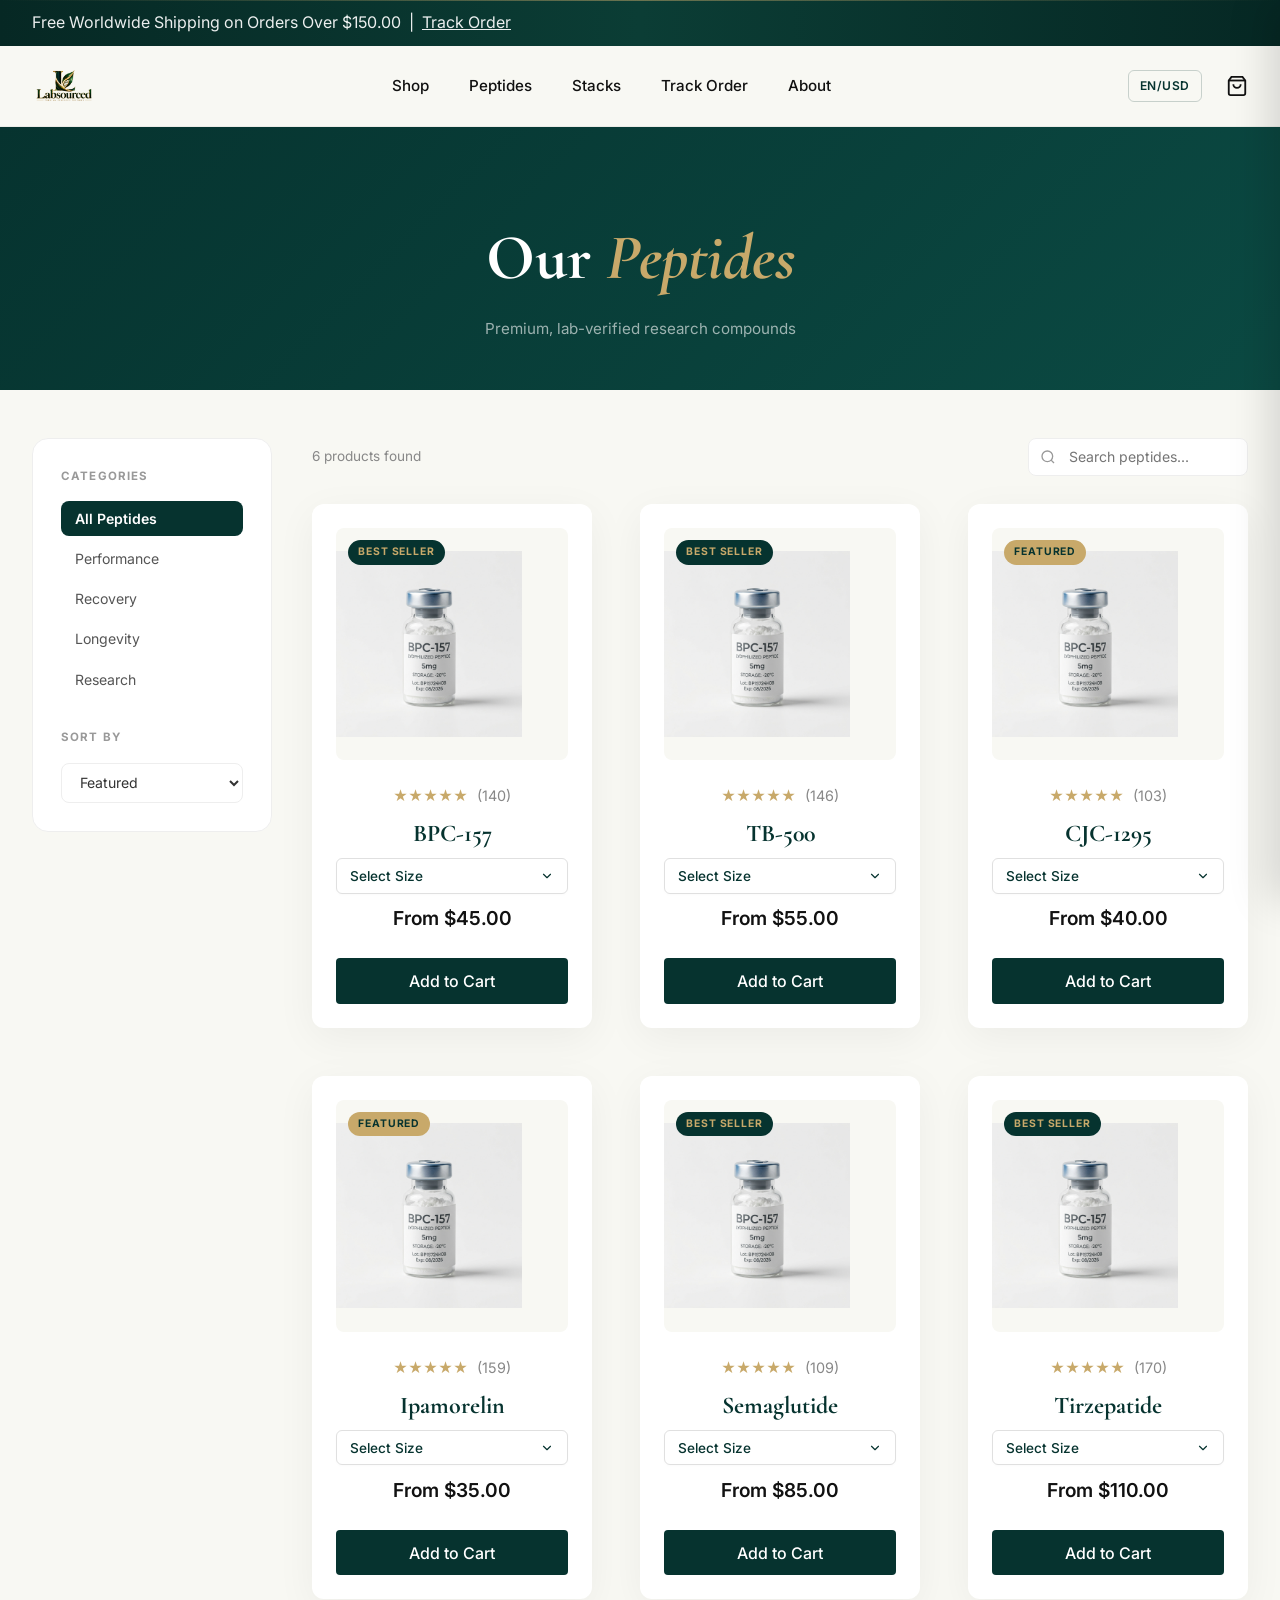
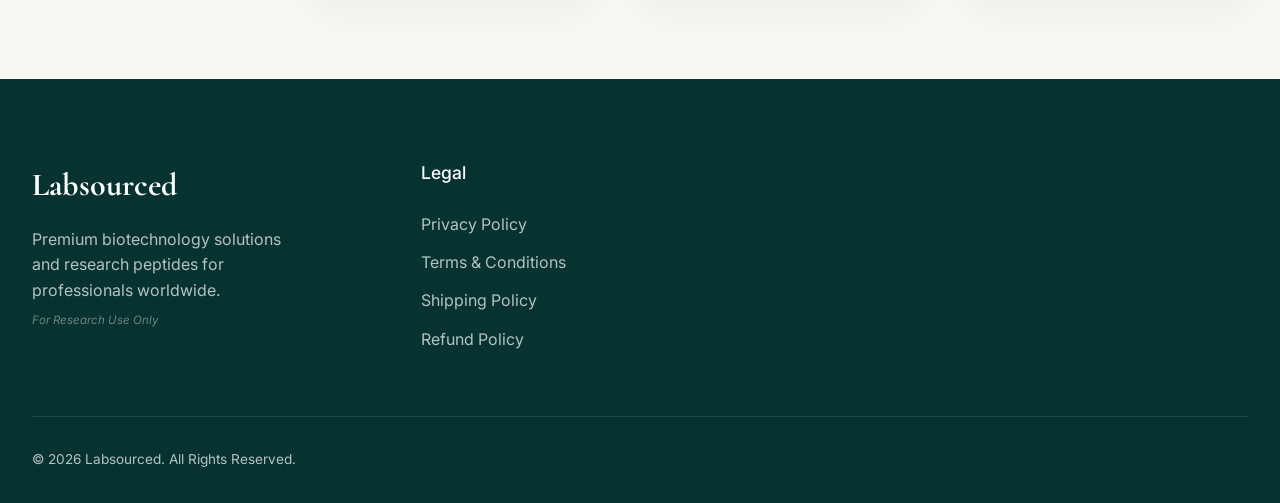
==== commit 8c900ecc: "Replace text logo with Logo.png across all pages" ====
--- a/checkout.html
+++ b/checkout.html
@@ -13,7 +13,7 @@
 <body>
 <header class="header" id="header">
   <div class="container header-inner">
-    <div class="logo"><a href="index.html">Labsourced</a></div>
+    <div class="logo"><a href="index.html"><img src="Logo.png" alt="Labsourced" class="nav-logo"></a></div>
     <div style="display:flex;align-items:center;gap:.5rem;font-family:'Inter',sans-serif;font-size:.85rem;color:#888;">
       <svg width="14" height="14" viewBox="0 0 24 24" fill="none" stroke="currentColor" stroke-width="2"><rect x="3" y="11" width="18" height="11" rx="2"/><path d="M7 11V7a5 5 0 0 1 10 0v4"/></svg>
       Secure Checkout
--- a/css/style.css
+++ b/css/style.css
@@ -101,7 +101,7 @@
     text-align: center;
 }
 
-/* 1. ANNOUNCEMENT BAR — Glorious luxury version */
+/* 1. ANNOUNCEMENT BAR — Marquee scrolling */
 .announcement-bar {
     background: linear-gradient(90deg, #062824 0%, #0B3D35 50%, #062824 100%);
     color: rgba(255,255,255,0.92);
@@ -111,87 +111,50 @@
     position: relative;
     overflow: hidden;
 }
-
-/* Subtle shimmer line across the top */
 .announcement-bar::after {
     content: '';
     position: absolute;
-    top: 0;
-    left: 0;
-    right: 0;
+    top: 0; left: 0; right: 0;
     height: 1px;
     background: linear-gradient(90deg, transparent, rgba(200,169,106,0.5), transparent);
 }
 
-.ann-inner {
+/* Marquee */
+.marquee-bar { padding: 0; }
+.marquee-track {
+    overflow: hidden;
     width: 100%;
-    max-width: 1400px;
-    margin: 0 auto;
-    padding: 0 1.5rem;
-    display: flex;
-    align-items: center;
-    justify-content: center;
+    display: flex;
+    align-items: center;
+}
+.marquee-content {
+    display: flex;
+    align-items: center;
     gap: 0;
     white-space: nowrap;
-}
-
-.ann-left {
-    display: flex;
-    align-items: center;
-    gap: 7px;
+    animation: marqueeScroll 30s linear infinite;
+    will-change: transform;
+}
+@keyframes marqueeScroll {
+    0%   { transform: translateX(0); }
+    100% { transform: translateX(-50%); }
+}
+.mq-item {
+    display: inline-flex;
+    align-items: center;
+    gap: 5px;
     font-size: 0.8rem;
     font-weight: 400;
     letter-spacing: 0.3px;
-}
-
-.ann-left svg {
-    color: var(--accent-gold);
+    padding: 0 2rem;
+}
+.mq-item strong { color: #C8A96A; font-weight: 800; }
+.mq-sep {
+    color: rgba(200,169,106,0.5);
+    font-size: 0.7rem;
     flex-shrink: 0;
-    opacity: 0.9;
-}
-
-#free-ship-amount {
-    color: var(--accent-gold);
-    font-weight: 800;
-    font-size: 0.95rem;
-    letter-spacing: 0.5px;
-    text-shadow: 0 0 12px rgba(200, 169, 106, 0.35);
-}
-
-.ann-sep {
-    width: 1px;
-    height: 18px;
-    background: rgba(255,255,255,0.2);
-    margin: 0 1rem;
-    flex-shrink: 0;
-}
-
-.ann-track {
-    display: flex;
-    align-items: center;
-    gap: 5px;
-    color: rgba(255,255,255,0.88);
-    text-decoration: none;
-    font-weight: 600;
-    font-size: 0.8rem;
-    letter-spacing: 0.3px;
-    transition: color 0.25s;
-    flex-shrink: 0;
-}
-
-.ann-track:hover {
-    color: var(--accent-gold);
-}
-
-/* Mobile: clean single line */
-@media (max-width: 600px) {
-    .announcement-bar { height: 42px; }
-    .ann-inner { padding: 0 1rem; justify-content: center; }
-    .ann-left { font-size: 0.75rem; gap: 6px; white-space: nowrap; }
-    .ann-left svg { width: 14px; height: 14px; }
-    #free-ship-amount { font-size: 0.8rem; }
-    .ann-sep, .ann-track { display: none; } /* Hide track order on very small screens to keep it clean */
-}
+}
+
 
 /* 2. HEADER */
 .header {
@@ -212,12 +175,16 @@
 }
 
 .logo a {
-    font-family: var(--font-heading);
-    font-size: 1.8rem;
-    font-weight: 700;
-    color: var(--primary-dark-green);
-    letter-spacing: 1px;
-}
+    display: flex;
+    align-items: center;
+}
+
+.nav-logo {
+    height: 32px;
+    width: auto;
+    object-fit: contain;
+}
+
 
 .desktop-nav .nav-links {
     display: flex;
@@ -1376,3 +1343,233 @@
   padding: 5rem 0;
   background: var(--bg-color);
 }
+
+/* =============================================
+   TESTIMONIALS — INFINITE HORIZONTAL SCROLL
+   ============================================= */
+.testimonials {
+  padding: 6rem 0 4rem;
+  overflow: hidden;
+  background: var(--bg-color);
+}
+.testimonials .section-header { margin-bottom: 3rem; }
+.testimonials .section-title { margin-bottom: 0.75rem; }
+
+.testi-marquee-wrap {
+  overflow: hidden;
+  width: 100%;
+  position: relative;
+  /* Fade edges */
+  -webkit-mask-image: linear-gradient(to right, transparent 0%, black 6%, black 94%, transparent 100%);
+  mask-image: linear-gradient(to right, transparent 0%, black 6%, black 94%, transparent 100%);
+}
+.testi-marquee-track {
+  display: flex;
+  gap: 1.5rem;
+  width: max-content;
+  animation: testiScroll 120s linear infinite;
+  will-change: transform;
+}
+.testi-marquee-track:hover { animation-play-state: paused; }
+@keyframes testiScroll {
+  0%   { transform: translateX(0); }
+  100% { transform: translateX(-50%); }
+}
+.testi-card {
+  background: var(--white);
+  border-radius: 16px;
+  padding: 1.75rem;
+  width: 320px;
+  flex-shrink: 0;
+  box-shadow: 0 4px 20px rgba(0,0,0,0.06);
+  border: 1px solid rgba(6,51,47,0.06);
+  transition: transform 0.3s ease, box-shadow 0.3s ease;
+}
+.testi-card:hover {
+  transform: translateY(-4px);
+  box-shadow: 0 12px 35px rgba(0,0,0,0.1);
+}
+.testi-stars {
+  color: #C8A96A;
+  font-size: 1rem;
+  letter-spacing: 2px;
+  margin-bottom: 0.85rem;
+}
+.testi-text {
+  font-size: 0.88rem;
+  line-height: 1.65;
+  color: #444;
+  font-style: italic;
+  margin-bottom: 1rem;
+}
+.testi-author {
+  font-size: 0.78rem;
+  font-weight: 700;
+  color: var(--primary-dark-green);
+  letter-spacing: 0.3px;
+}
+.testi-role {
+  font-size: 0.72rem;
+  color: #999;
+  font-weight: 400;
+  margin-top: 2px;
+}
+
+/* =============================================
+   FAQ SECTION
+   ============================================= */
+.faq-section {
+  padding: 6rem 0;
+  background: #fff;
+}
+.faq-list {
+  max-width: 820px;
+  margin: 0 auto;
+  display: flex;
+  flex-direction: column;
+  gap: 0;
+}
+.faq-item {
+  border-bottom: 1px solid rgba(6,51,47,0.1);
+}
+.faq-item:first-child { border-top: 1px solid rgba(6,51,47,0.1); }
+.faq-q {
+  width: 100%;
+  background: none;
+  border: none;
+  text-align: left;
+  padding: 1.4rem 0;
+  font-family: 'Inter', sans-serif;
+  font-size: 1rem;
+  font-weight: 600;
+  color: var(--primary-dark-green);
+  cursor: pointer;
+  display: flex;
+  justify-content: space-between;
+  align-items: center;
+  gap: 1rem;
+  transition: color 0.2s;
+}
+.faq-q:hover { color: #C8A96A; }
+.faq-icon {
+  font-size: 1.4rem;
+  font-weight: 300;
+  flex-shrink: 0;
+  color: #C8A96A;
+  transition: transform 0.3s ease;
+  line-height: 1;
+}
+.faq-item.open .faq-icon { transform: rotate(45deg); }
+.faq-a {
+  max-height: 0;
+  overflow: hidden;
+  transition: max-height 0.4s ease, padding 0.3s ease;
+  font-size: 0.9rem;
+  color: #555;
+  line-height: 1.75;
+}
+.faq-item.open .faq-a {
+  max-height: 500px;
+  padding-bottom: 1.4rem;
+}
+
+/* =============================================
+   BLOG SECTION
+   ============================================= */
+.blog-section {
+  padding: 6rem 0;
+  background: var(--bg-color);
+}
+.blog-grid {
+  display: grid;
+  grid-template-columns: repeat(3, 1fr);
+  gap: 2rem;
+  margin-top: 1rem;
+}
+.blog-card {
+  background: #fff;
+  border-radius: 16px;
+  overflow: hidden;
+  box-shadow: 0 4px 20px rgba(0,0,0,0.06);
+  border: 1px solid rgba(6,51,47,0.06);
+  transition: transform 0.3s ease, box-shadow 0.3s ease;
+  display: flex;
+  flex-direction: column;
+}
+.blog-card:hover {
+  transform: translateY(-5px);
+  box-shadow: 0 16px 40px rgba(0,0,0,0.1);
+}
+.blog-card-img {
+  width: 100%;
+  height: 200px;
+  object-fit: cover;
+}
+.blog-card-img-placeholder {
+  width: 100%;
+  height: 200px;
+  background: linear-gradient(135deg, #0B3D35 0%, #06332F 100%);
+  display: flex;
+  align-items: center;
+  justify-content: center;
+  color: rgba(200,169,106,0.6);
+  font-size: 3rem;
+}
+.blog-card-body {
+  padding: 1.5rem;
+  flex: 1;
+  display: flex;
+  flex-direction: column;
+}
+.blog-card-tag {
+  display: inline-block;
+  font-size: 0.68rem;
+  font-weight: 700;
+  letter-spacing: 0.08em;
+  text-transform: uppercase;
+  color: #C8A96A;
+  margin-bottom: 0.6rem;
+}
+.blog-card-title {
+  font-family: 'Cormorant Garamond', serif;
+  font-size: 1.3rem;
+  font-weight: 600;
+  color: var(--primary-dark-green);
+  margin-bottom: 0.75rem;
+  line-height: 1.35;
+}
+.blog-card-excerpt {
+  font-size: 0.85rem;
+  color: #666;
+  line-height: 1.65;
+  flex: 1;
+}
+.blog-card-footer {
+  margin-top: 1.25rem;
+  display: flex;
+  align-items: center;
+  justify-content: space-between;
+  font-size: 0.75rem;
+  color: #aaa;
+  border-top: 1px solid rgba(0,0,0,0.06);
+  padding-top: 1rem;
+}
+.blog-read-more {
+  color: var(--primary-dark-green);
+  font-weight: 600;
+  font-size: 0.8rem;
+  text-decoration: none;
+  display: flex;
+  align-items: center;
+  gap: 4px;
+  transition: gap 0.2s;
+}
+.blog-read-more:hover { gap: 8px; color: #C8A96A; }
+
+@media (max-width: 900px) {
+  .blog-grid { grid-template-columns: repeat(2, 1fr); }
+}
+@media (max-width: 600px) {
+  .blog-grid { grid-template-columns: 1fr; }
+  .testi-card { width: 280px; }
+}
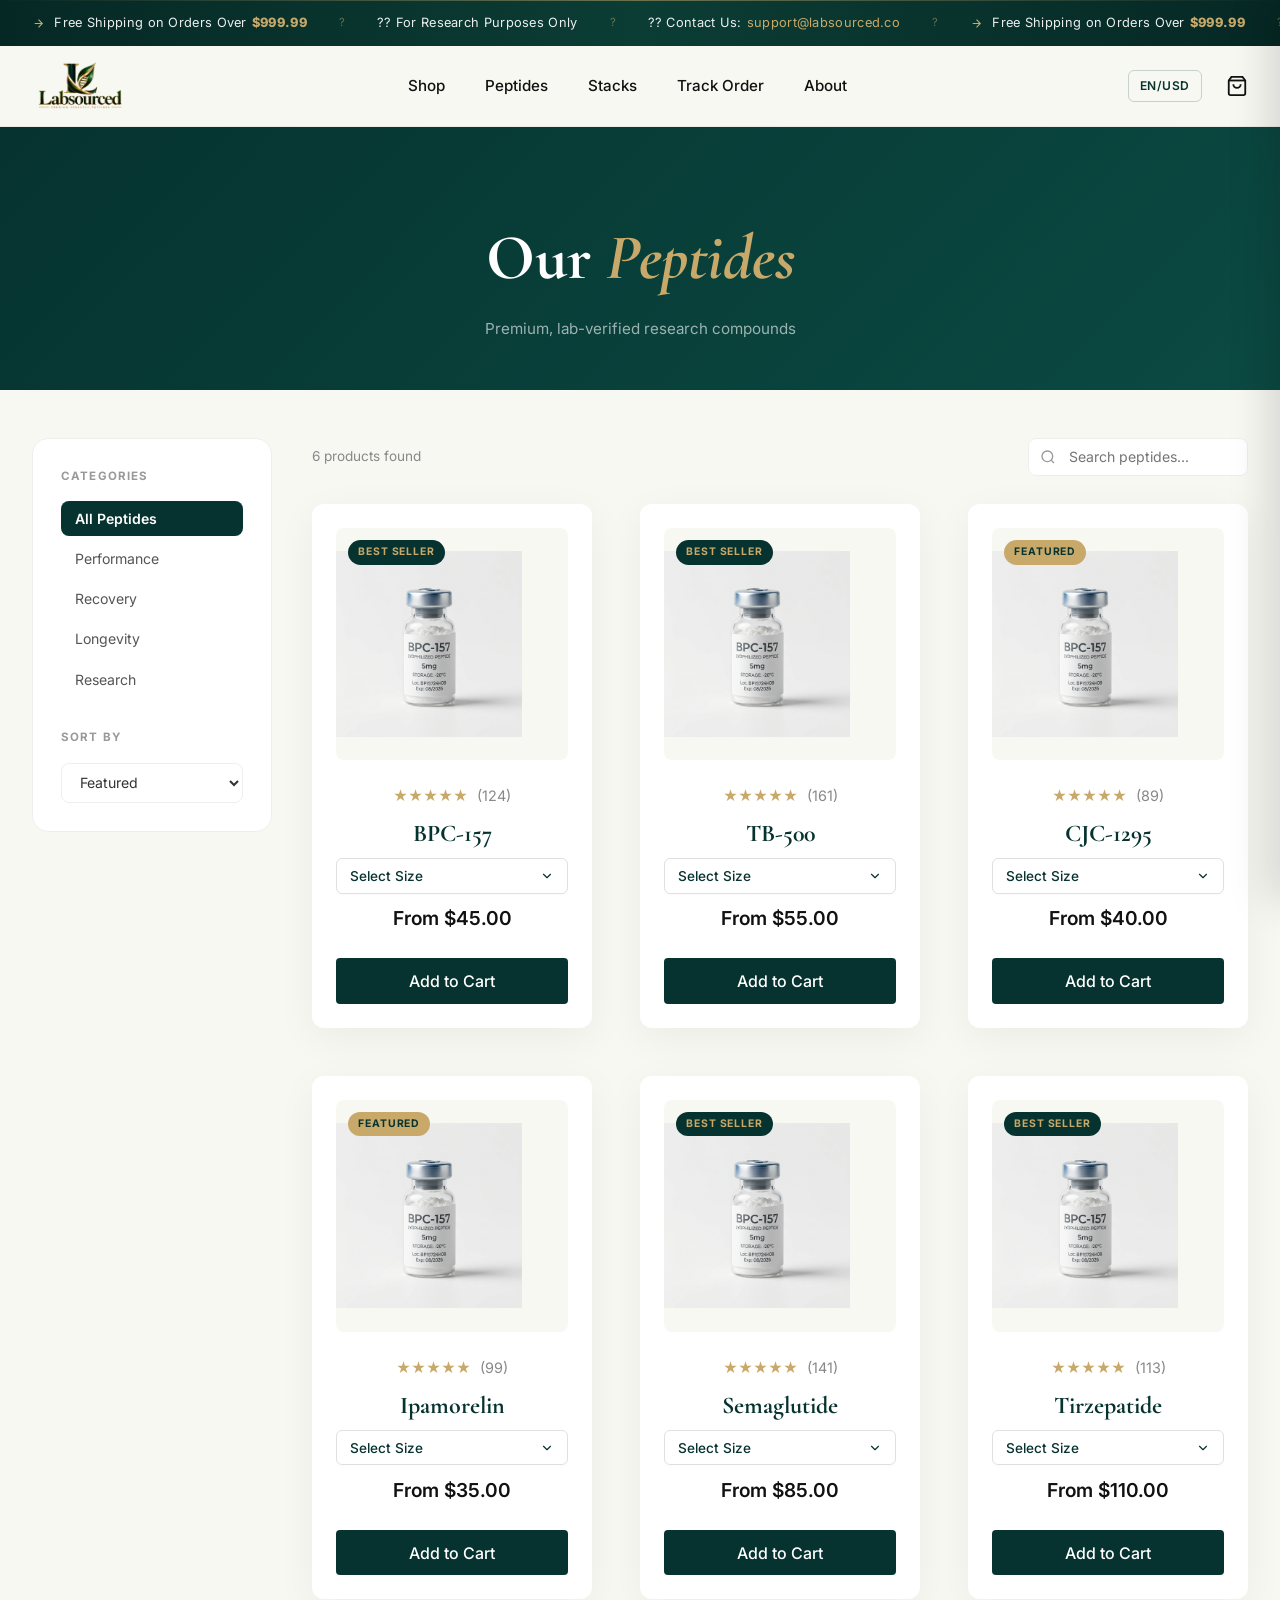
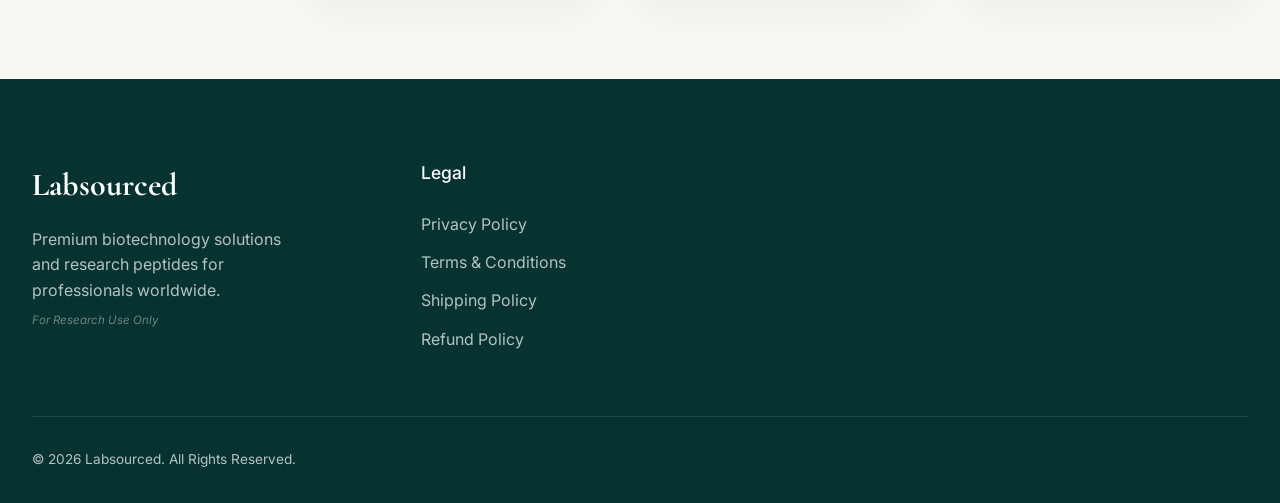
==== commit dce73e7a: "Add FAQ and Blog links to all mobile navs and create beautiful base pages for them" ====
--- a/checkout.html
+++ b/checkout.html
@@ -202,3 +202,4 @@
 <script src="js/checkout.js"></script>
 </body>
 </html>
+
--- a/css/style.css
+++ b/css/style.css
@@ -180,7 +180,7 @@
 }
 
 .nav-logo {
-    height: 32px;
+    height: 48px;
     width: auto;
     object-fit: contain;
 }
@@ -537,15 +537,42 @@
 
 /* 4. TRUST ICON SECTION */
 .trust-section {
-    padding: 5rem 0;
-    background-color: #f7fafa; /* clinical soft background */
-    border-bottom: 1px solid rgba(6, 51, 47, 0.05);
+    padding: 6rem 0;
+    position: relative;
+    overflow: hidden;
+    background-color: #06332F; /* Dark fallback */
+    border-bottom: 1px solid rgba(255, 255, 255, 0.05);
+}
+
+.trust-bg-video {
+    position: absolute;
+    top: 50%;
+    left: 50%;
+    transform: translate(-50%, -50%);
+    min-width: 100%;
+    min-height: 100%;
+    width: auto;
+    height: auto;
+    object-fit: cover;
+    z-index: 0;
+}
+
+.trust-overlay {
+    position: absolute;
+    top: 0;
+    left: 0;
+    width: 100%;
+    height: 100%;
+    background: linear-gradient(135deg, rgba(6, 51, 47, 0.85) 0%, rgba(11, 61, 53, 0.75) 100%);
+    z-index: 1;
 }
 
 .trust-inner {
     display: grid;
     grid-template-columns: repeat(4, 1fr);
     gap: 2rem;
+    position: relative;
+    z-index: 2;
 }
 
 .trust-item {
@@ -553,11 +580,13 @@
     flex-direction: column;
     align-items: center;
     text-align: center;
-    background: linear-gradient(145deg, #ffffff 0%, #fbfcfc 100%);
+    background: rgba(255, 255, 255, 0.92); /* Glassmorphism effect */
+    backdrop-filter: blur(8px);
+    -webkit-backdrop-filter: blur(8px);
     padding: 2.5rem 1.5rem;
     border-radius: 16px;
-    box-shadow: 0 2px 10px rgba(0, 0, 0, 0.02), 0 12px 32px rgba(6, 51, 47, 0.05);
-    border: 1px solid rgba(255, 255, 255, 0.8); /* Edge highlight for physical look */
+    box-shadow: 0 8px 32px rgba(0, 0, 0, 0.15);
+    border: 1px solid rgba(255, 255, 255, 0.4); /* Edge highlight for physical look */
     position: relative;
     overflow: hidden;
     transition: transform 0.4s cubic-bezier(0.165, 0.84, 0.44, 1), box-shadow 0.4s cubic-bezier(0.165, 0.84, 0.44, 1);
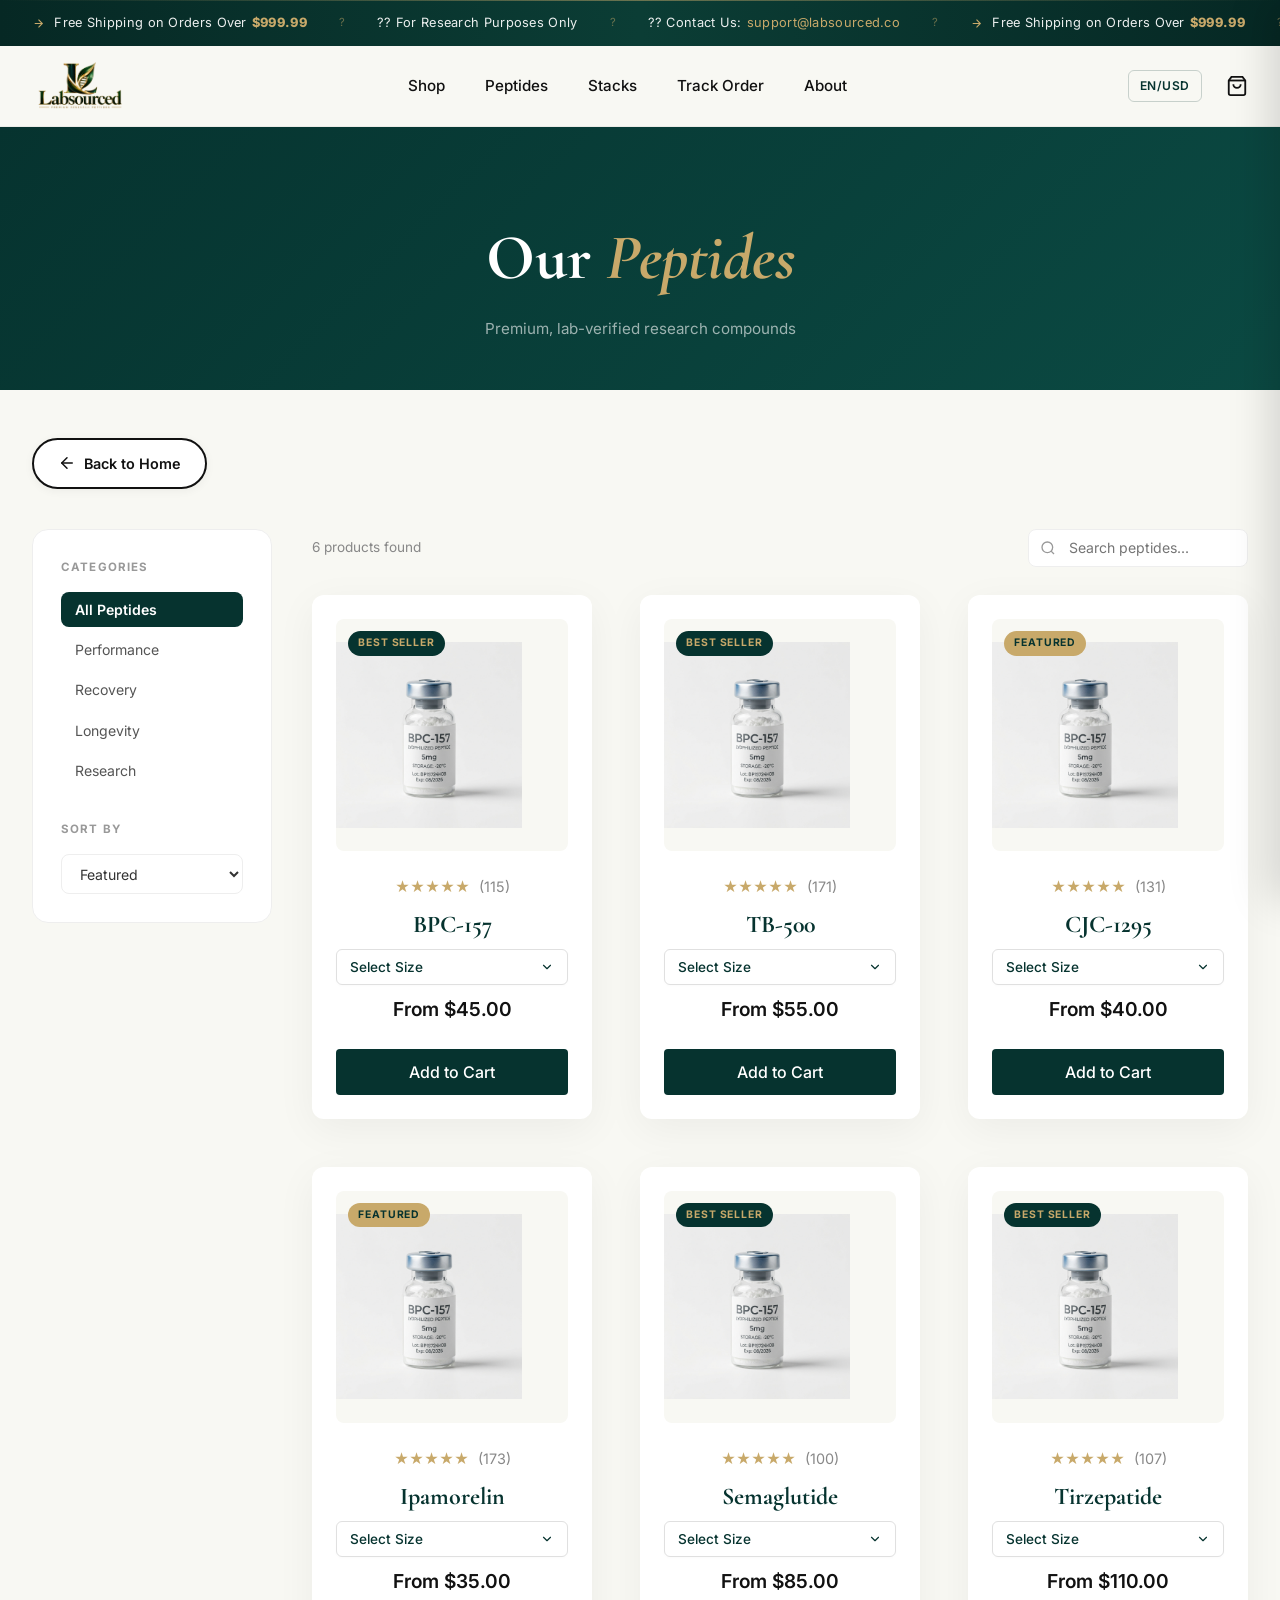
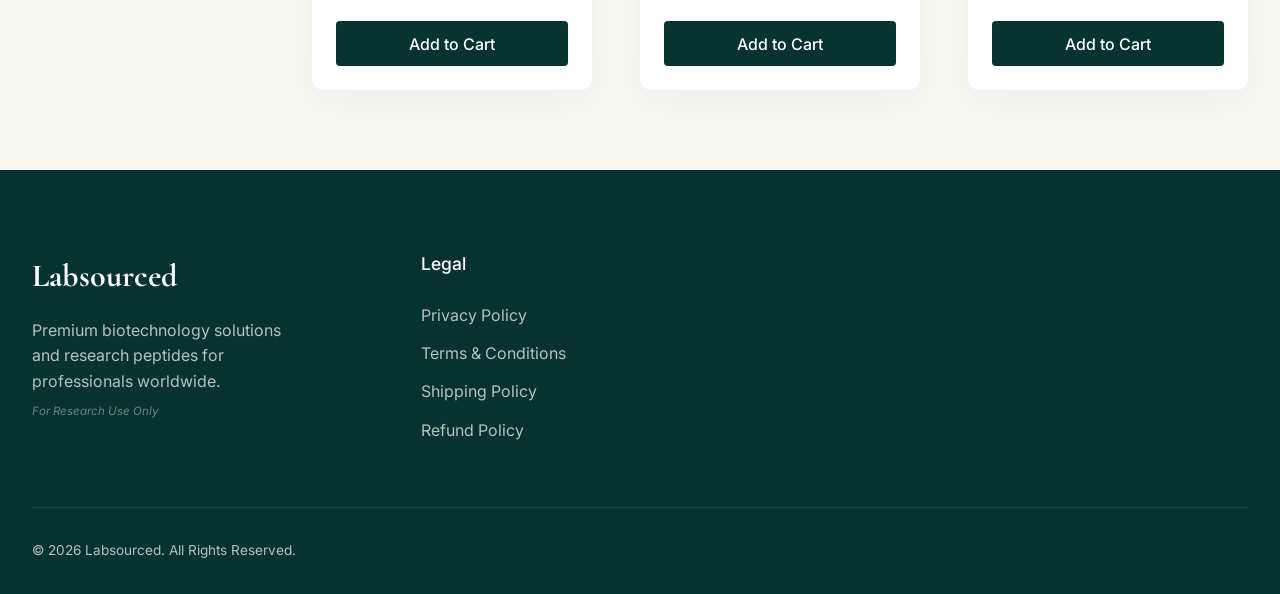
==== commit 4d37dc52: "Fix admin sidebar, add COA upload, fix product image upload, add crypto/revolut payments" ====
--- a/checkout.html
+++ b/checkout.html
@@ -103,43 +103,43 @@
             <label class="payment-card">
               <input type="radio" name="payment" value="Cash App" checked>
               <div class="payment-card-inner">
-                <span class="payment-icon">💵</span>
+                <span class="payment-icon"><svg width="24" height="24" viewBox="0 0 24 24" fill="none" stroke="currentColor" stroke-width="2" stroke-linecap="round" stroke-linejoin="round"><path d="M12 2v20M17 5H9.5a3.5 3.5 0 0 0 0 7h5a3.5 3.5 0 0 1 0 7H6"></path></svg></span>
                 <span class="payment-name">Cash App</span>
               </div>
             </label>
             <label class="payment-card">
               <input type="radio" name="payment" value="Chime">
               <div class="payment-card-inner">
-                <span class="payment-icon">🏦</span>
+                <span class="payment-icon"><svg width="24" height="24" viewBox="0 0 24 24" fill="none" stroke="currentColor" stroke-width="2" stroke-linecap="round" stroke-linejoin="round"><rect x="3" y="11" width="18" height="11" rx="2" ry="2"></rect><path d="M7 11V7a5 5 0 0 1 10 0v4"></path></svg></span>
                 <span class="payment-name">Chime</span>
               </div>
             </label>
             <label class="payment-card">
-              <input type="radio" name="payment" value="Gift Card">
-              <div class="payment-card-inner">
-                <span class="payment-icon">🎁</span>
-                <span class="payment-name">Gift Card</span>
-              </div>
-            </label>
-            <label class="payment-card">
-              <input type="radio" name="payment" value="Credit Card">
-              <div class="payment-card-inner">
-                <span class="payment-icon">💳</span>
-                <span class="payment-name">Credit Card</span>
+              <input type="radio" name="payment" value="Revolut">
+              <div class="payment-card-inner">
+                <span class="payment-icon"><svg width="24" height="24" viewBox="0 0 24 24" fill="none" stroke="currentColor" stroke-width="2" stroke-linecap="round" stroke-linejoin="round"><path d="M21 12V7H5a2 2 0 0 1 0-4h14v4"></path><path d="M3 5v14a2 2 0 0 0 2 2h16v-5H5a2 2 0 0 0-2-2v-4"></path></svg></span>
+                <span class="payment-name">Revolut</span>
+              </div>
+            </label>
+            <label class="payment-card">
+              <input type="radio" name="payment" value="Crypto">
+              <div class="payment-card-inner">
+                <span class="payment-icon"><svg width="24" height="24" viewBox="0 0 24 24" fill="none" stroke="currentColor" stroke-width="2" stroke-linecap="round" stroke-linejoin="round"><path d="M12 1v22"></path><path d="M17 5H9.5a3.5 3.5 0 0 0 0 7h5a3.5 3.5 0 0 1 0 7H6"></path><circle cx="12" cy="12" r="10"></circle></svg></span>
+                <span class="payment-name">Crypto</span>
+              </div>
+            </label>
+            <label class="payment-card">
+              <input type="radio" name="payment" value="Zelle">
+              <div class="payment-card-inner">
+                <span class="payment-icon"><svg width="24" height="24" viewBox="0 0 24 24" fill="none" stroke="currentColor" stroke-width="2" stroke-linecap="round" stroke-linejoin="round"><path d="M4 4h16v16H4z"></path><path d="M15 9l-6 6"></path><path d="M9 9h6v6"></path></svg></span>
+                <span class="payment-name">Zelle</span>
               </div>
             </label>
             <label class="payment-card">
               <input type="radio" name="payment" value="Bank Transfer">
               <div class="payment-card-inner">
-                <span class="payment-icon">🔁</span>
+                <span class="payment-icon"><svg width="24" height="24" viewBox="0 0 24 24" fill="none" stroke="currentColor" stroke-width="2" stroke-linecap="round" stroke-linejoin="round"><rect x="2" y="5" width="20" height="14" rx="2"></rect><path d="M2 10h20"></path></svg></span>
                 <span class="payment-name">Bank Transfer</span>
-              </div>
-            </label>
-            <label class="payment-card">
-              <input type="radio" name="payment" value="Apple Pay">
-              <div class="payment-card-inner">
-                <span class="payment-icon">🍎</span>
-                <span class="payment-name">Apple Pay</span>
               </div>
             </label>
           </div>
--- a/css/style.css
+++ b/css/style.css
@@ -1222,6 +1222,7 @@
     transform: translateX(0) !important;
     opacity: 1 !important;
     visibility: visible !important;
+    pointer-events: all !important;
 }
 
 /* Mobile menu btn active state */
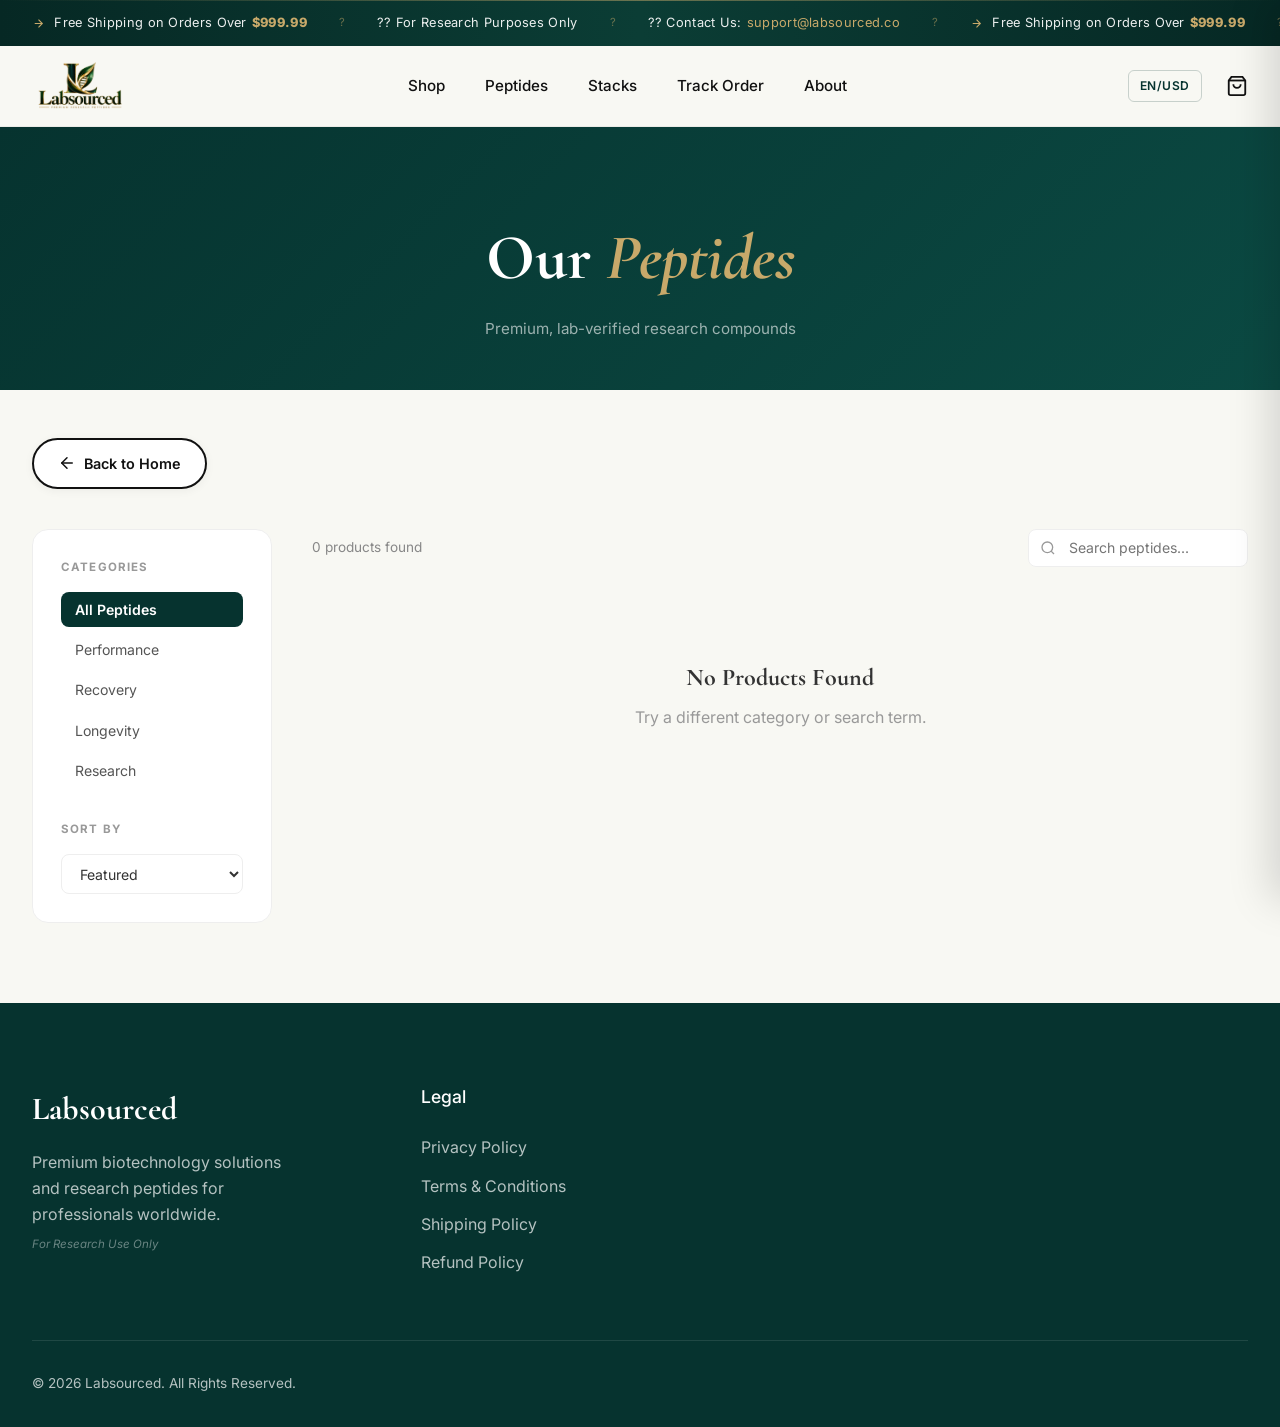
==== commit b03837e7: "Replace SVG payment icons with user-provided logo images in checkout and expand grid to accommodate " ====
--- a/checkout.html
+++ b/checkout.html
@@ -103,43 +103,57 @@
             <label class="payment-card">
               <input type="radio" name="payment" value="Cash App" checked>
               <div class="payment-card-inner">
-                <span class="payment-icon"><svg width="24" height="24" viewBox="0 0 24 24" fill="none" stroke="currentColor" stroke-width="2" stroke-linecap="round" stroke-linejoin="round"><path d="M12 2v20M17 5H9.5a3.5 3.5 0 0 0 0 7h5a3.5 3.5 0 0 1 0 7H6"></path></svg></span>
+                <img src="Cashapp_logo.jfif" alt="Cash App" class="payment-icon-img">
                 <span class="payment-name">Cash App</span>
               </div>
             </label>
             <label class="payment-card">
               <input type="radio" name="payment" value="Chime">
               <div class="payment-card-inner">
-                <span class="payment-icon"><svg width="24" height="24" viewBox="0 0 24 24" fill="none" stroke="currentColor" stroke-width="2" stroke-linecap="round" stroke-linejoin="round"><rect x="3" y="11" width="18" height="11" rx="2" ry="2"></rect><path d="M7 11V7a5 5 0 0 1 10 0v4"></path></svg></span>
+                <img src="Chime_logo.jfif" alt="Chime" class="payment-icon-img">
                 <span class="payment-name">Chime</span>
               </div>
             </label>
             <label class="payment-card">
               <input type="radio" name="payment" value="Revolut">
               <div class="payment-card-inner">
-                <span class="payment-icon"><svg width="24" height="24" viewBox="0 0 24 24" fill="none" stroke="currentColor" stroke-width="2" stroke-linecap="round" stroke-linejoin="round"><path d="M21 12V7H5a2 2 0 0 1 0-4h14v4"></path><path d="M3 5v14a2 2 0 0 0 2 2h16v-5H5a2 2 0 0 0-2-2v-4"></path></svg></span>
+                <img src="Revolut_Logo.jfif" alt="Revolut" class="payment-icon-img">
                 <span class="payment-name">Revolut</span>
               </div>
             </label>
             <label class="payment-card">
               <input type="radio" name="payment" value="Crypto">
               <div class="payment-card-inner">
-                <span class="payment-icon"><svg width="24" height="24" viewBox="0 0 24 24" fill="none" stroke="currentColor" stroke-width="2" stroke-linecap="round" stroke-linejoin="round"><path d="M12 1v22"></path><path d="M17 5H9.5a3.5 3.5 0 0 0 0 7h5a3.5 3.5 0 0 1 0 7H6"></path><circle cx="12" cy="12" r="10"></circle></svg></span>
+                <img src="Crypto_logo.png" alt="Crypto" class="payment-icon-img">
                 <span class="payment-name">Crypto</span>
               </div>
             </label>
             <label class="payment-card">
-              <input type="radio" name="payment" value="Zelle">
-              <div class="payment-card-inner">
-                <span class="payment-icon"><svg width="24" height="24" viewBox="0 0 24 24" fill="none" stroke="currentColor" stroke-width="2" stroke-linecap="round" stroke-linejoin="round"><path d="M4 4h16v16H4z"></path><path d="M15 9l-6 6"></path><path d="M9 9h6v6"></path></svg></span>
-                <span class="payment-name">Zelle</span>
-              </div>
-            </label>
-            <label class="payment-card">
               <input type="radio" name="payment" value="Bank Transfer">
               <div class="payment-card-inner">
-                <span class="payment-icon"><svg width="24" height="24" viewBox="0 0 24 24" fill="none" stroke="currentColor" stroke-width="2" stroke-linecap="round" stroke-linejoin="round"><rect x="2" y="5" width="20" height="14" rx="2"></rect><path d="M2 10h20"></path></svg></span>
+                <img src="Banktransfer_logo.jfif" alt="Bank Transfer" class="payment-icon-img">
                 <span class="payment-name">Bank Transfer</span>
+              </div>
+            </label>
+            <label class="payment-card">
+              <input type="radio" name="payment" value="Apple Pay">
+              <div class="payment-card-inner">
+                <img src="Applepay_logo.jfif" alt="Apple Pay" class="payment-icon-img">
+                <span class="payment-name">Apple Pay</span>
+              </div>
+            </label>
+            <label class="payment-card">
+              <input type="radio" name="payment" value="Credit Card">
+              <div class="payment-card-inner">
+                <img src="Creditcard_logo.jfif" alt="Credit Card" class="payment-icon-img">
+                <span class="payment-name">Credit Card</span>
+              </div>
+            </label>
+            <label class="payment-card">
+              <input type="radio" name="payment" value="Gift Card">
+              <div class="payment-card-inner">
+                <img src="giftcard_logo.jfif" alt="Gift Card" class="payment-icon-img">
+                <span class="payment-name">Gift Card</span>
               </div>
             </label>
           </div>
--- a/css/checkout.css
+++ b/css/checkout.css
@@ -141,7 +141,7 @@
 /* Payment cards */
 .payment-methods-grid {
   display: grid;
-  grid-template-columns: repeat(3, 1fr);
+  grid-template-columns: repeat(4, 1fr);
   gap: .75rem;
   margin-bottom: 1.5rem;
 }
@@ -167,6 +167,13 @@
   box-shadow: 0 4px 16px rgba(6,51,47,.1);
 }
 .payment-icon { font-size: 1.8rem; }
+.payment-icon-img {
+  width: 48px;
+  height: 48px;
+  object-fit: contain;
+  margin-bottom: 0.25rem;
+  border-radius: 4px;
+}
 .payment-name {
   font-family: 'Inter', sans-serif;
   font-size: .82rem; font-weight: 600;
